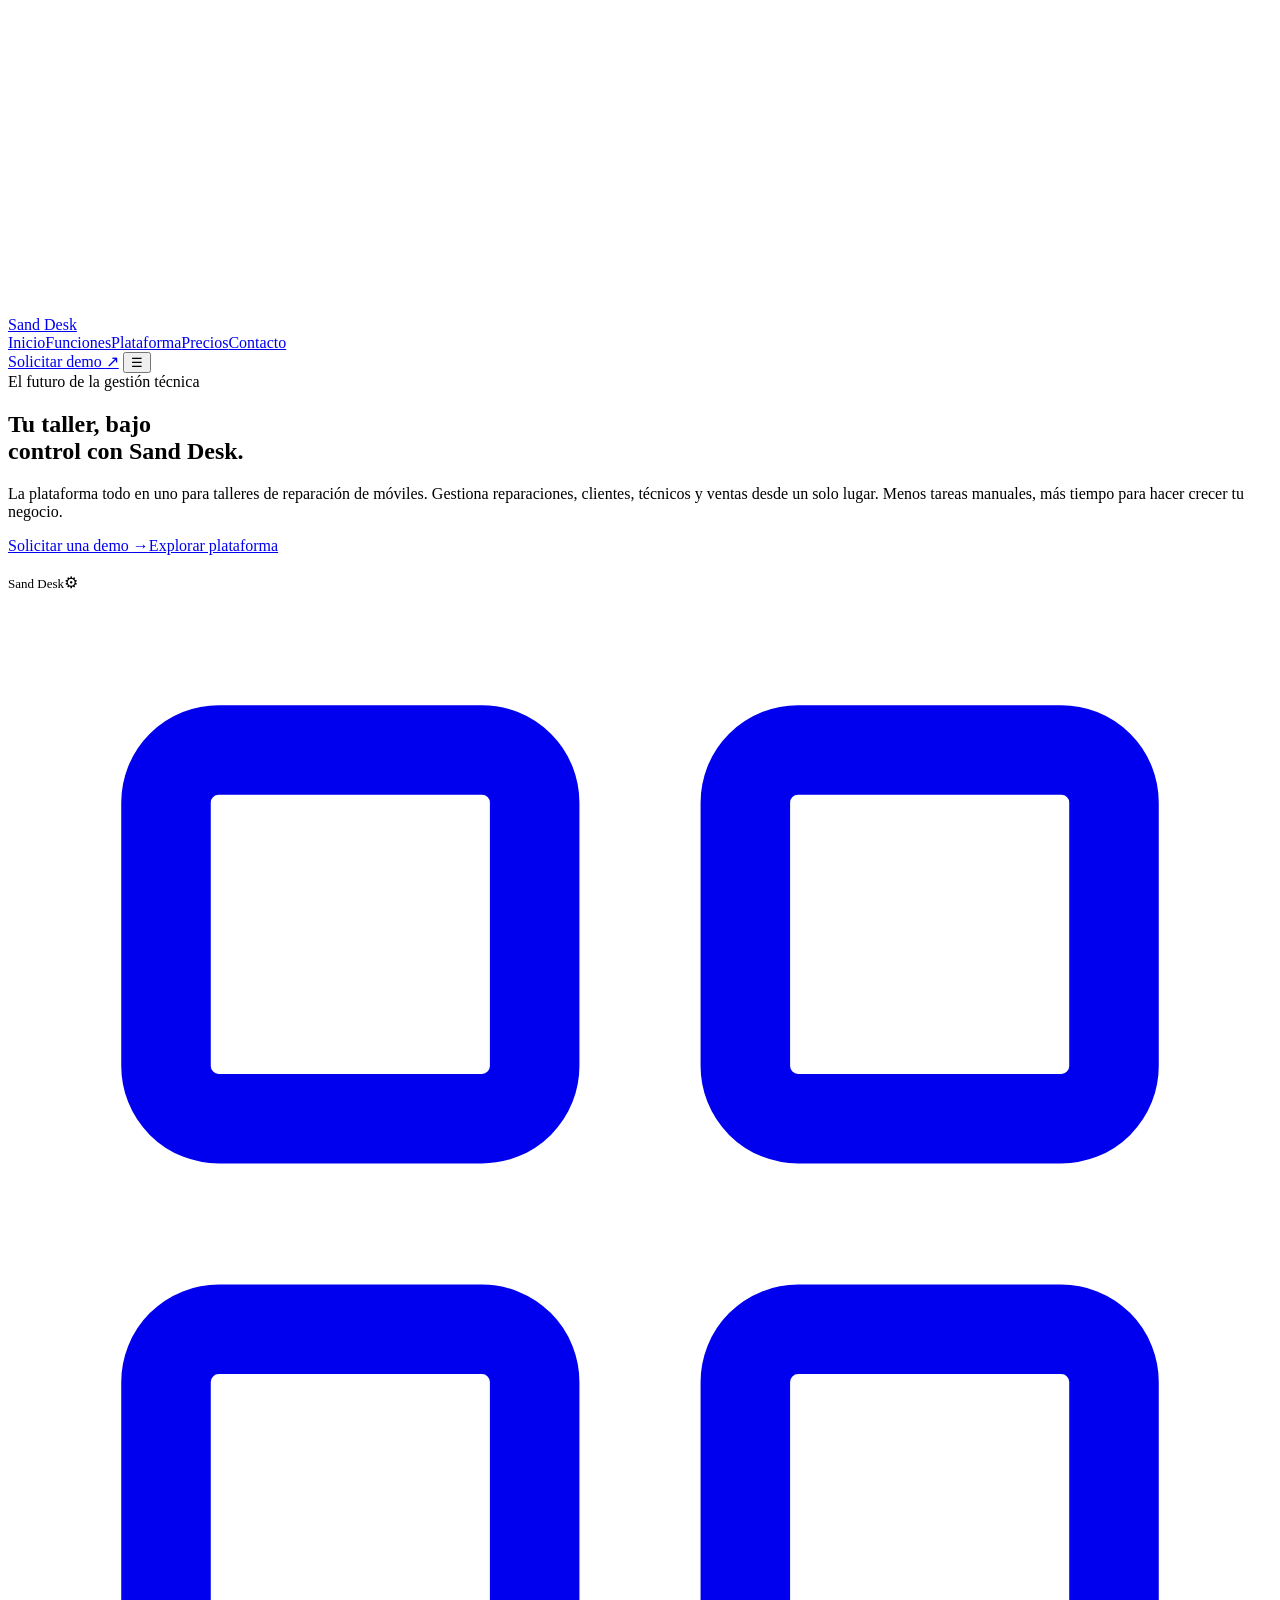
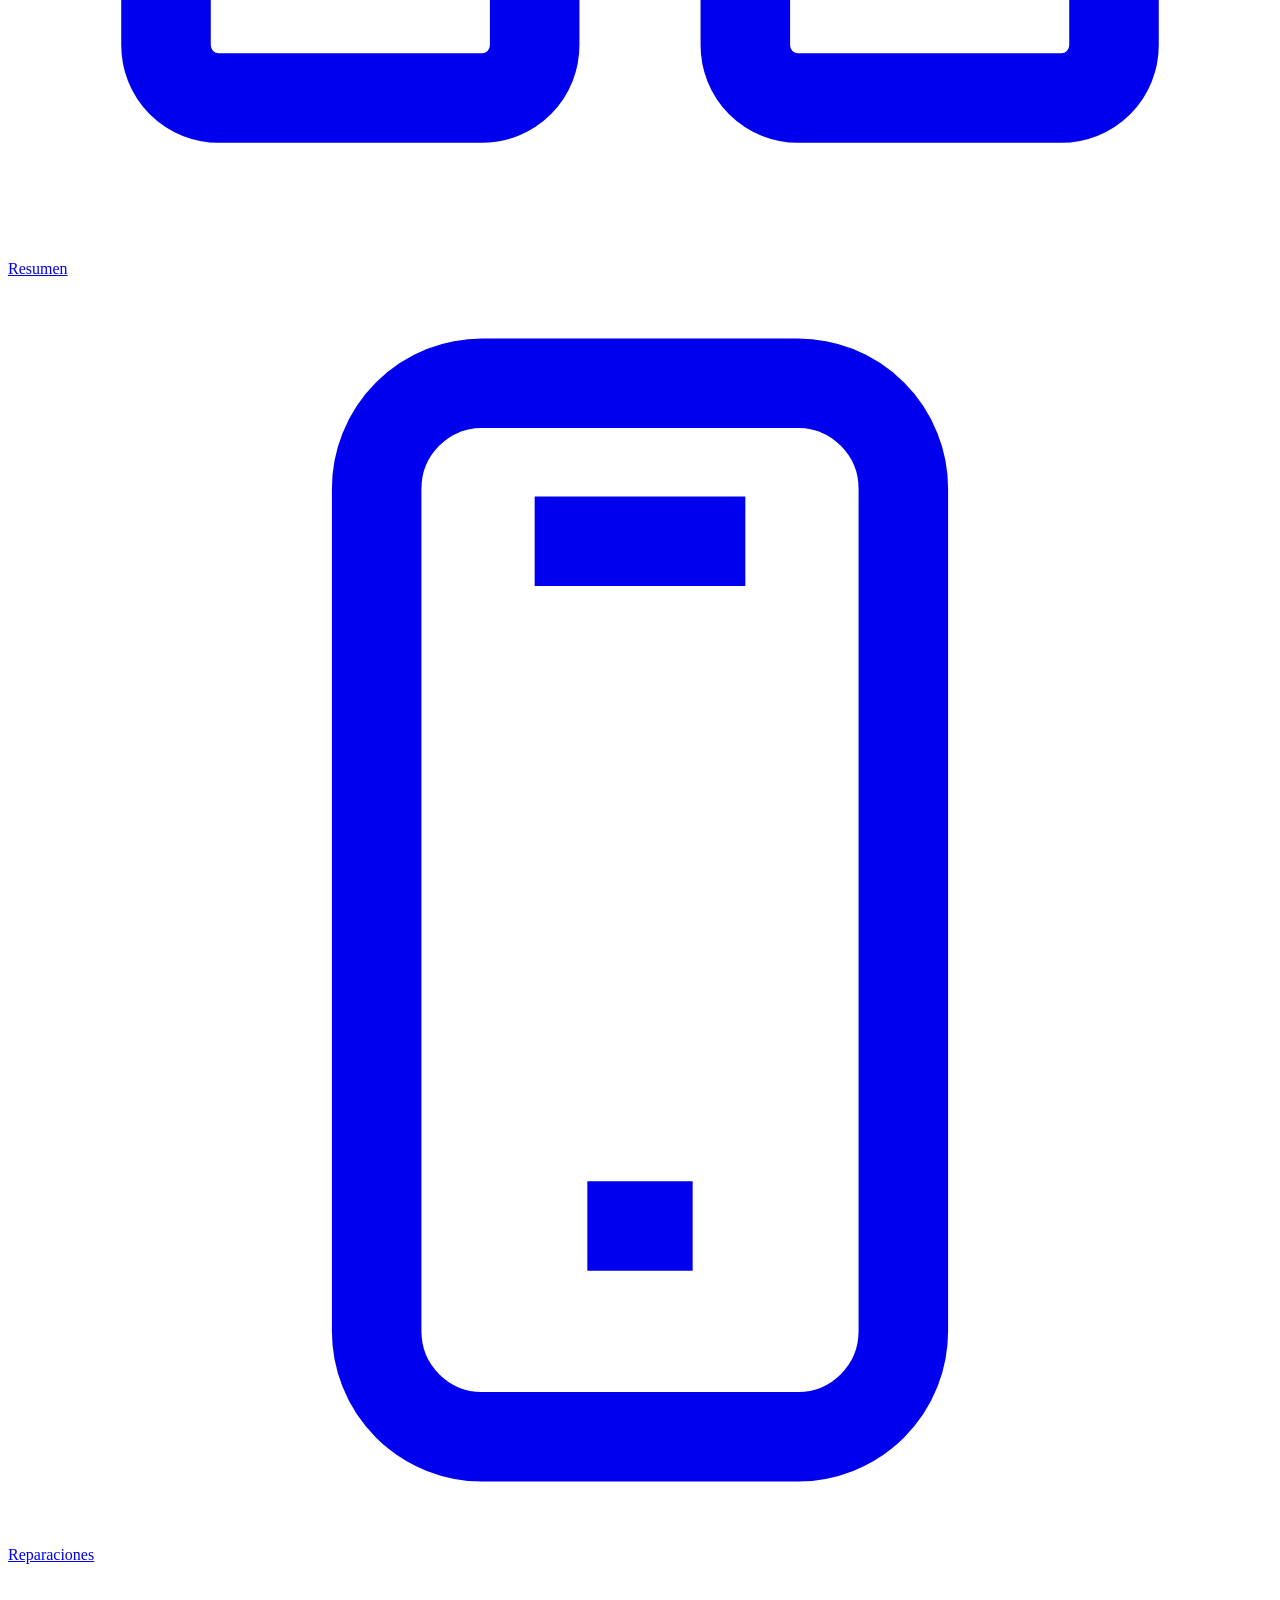
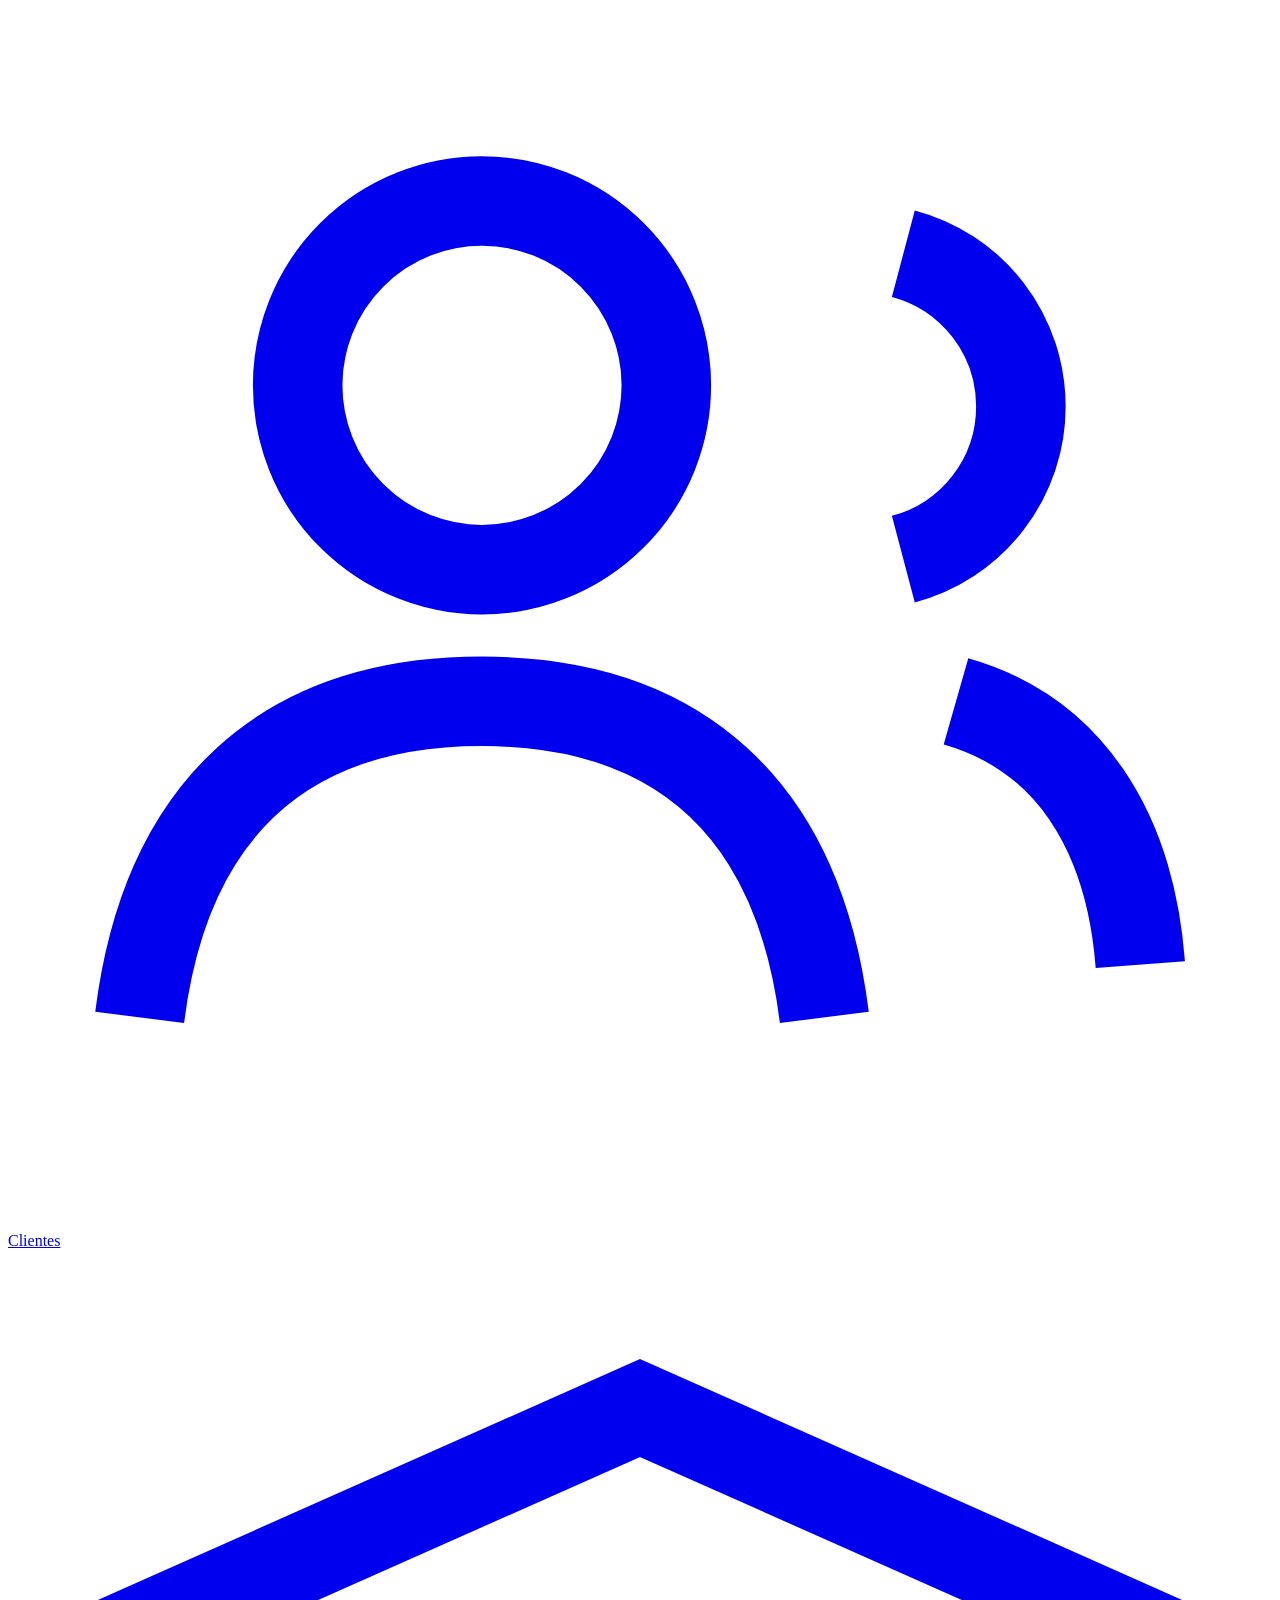
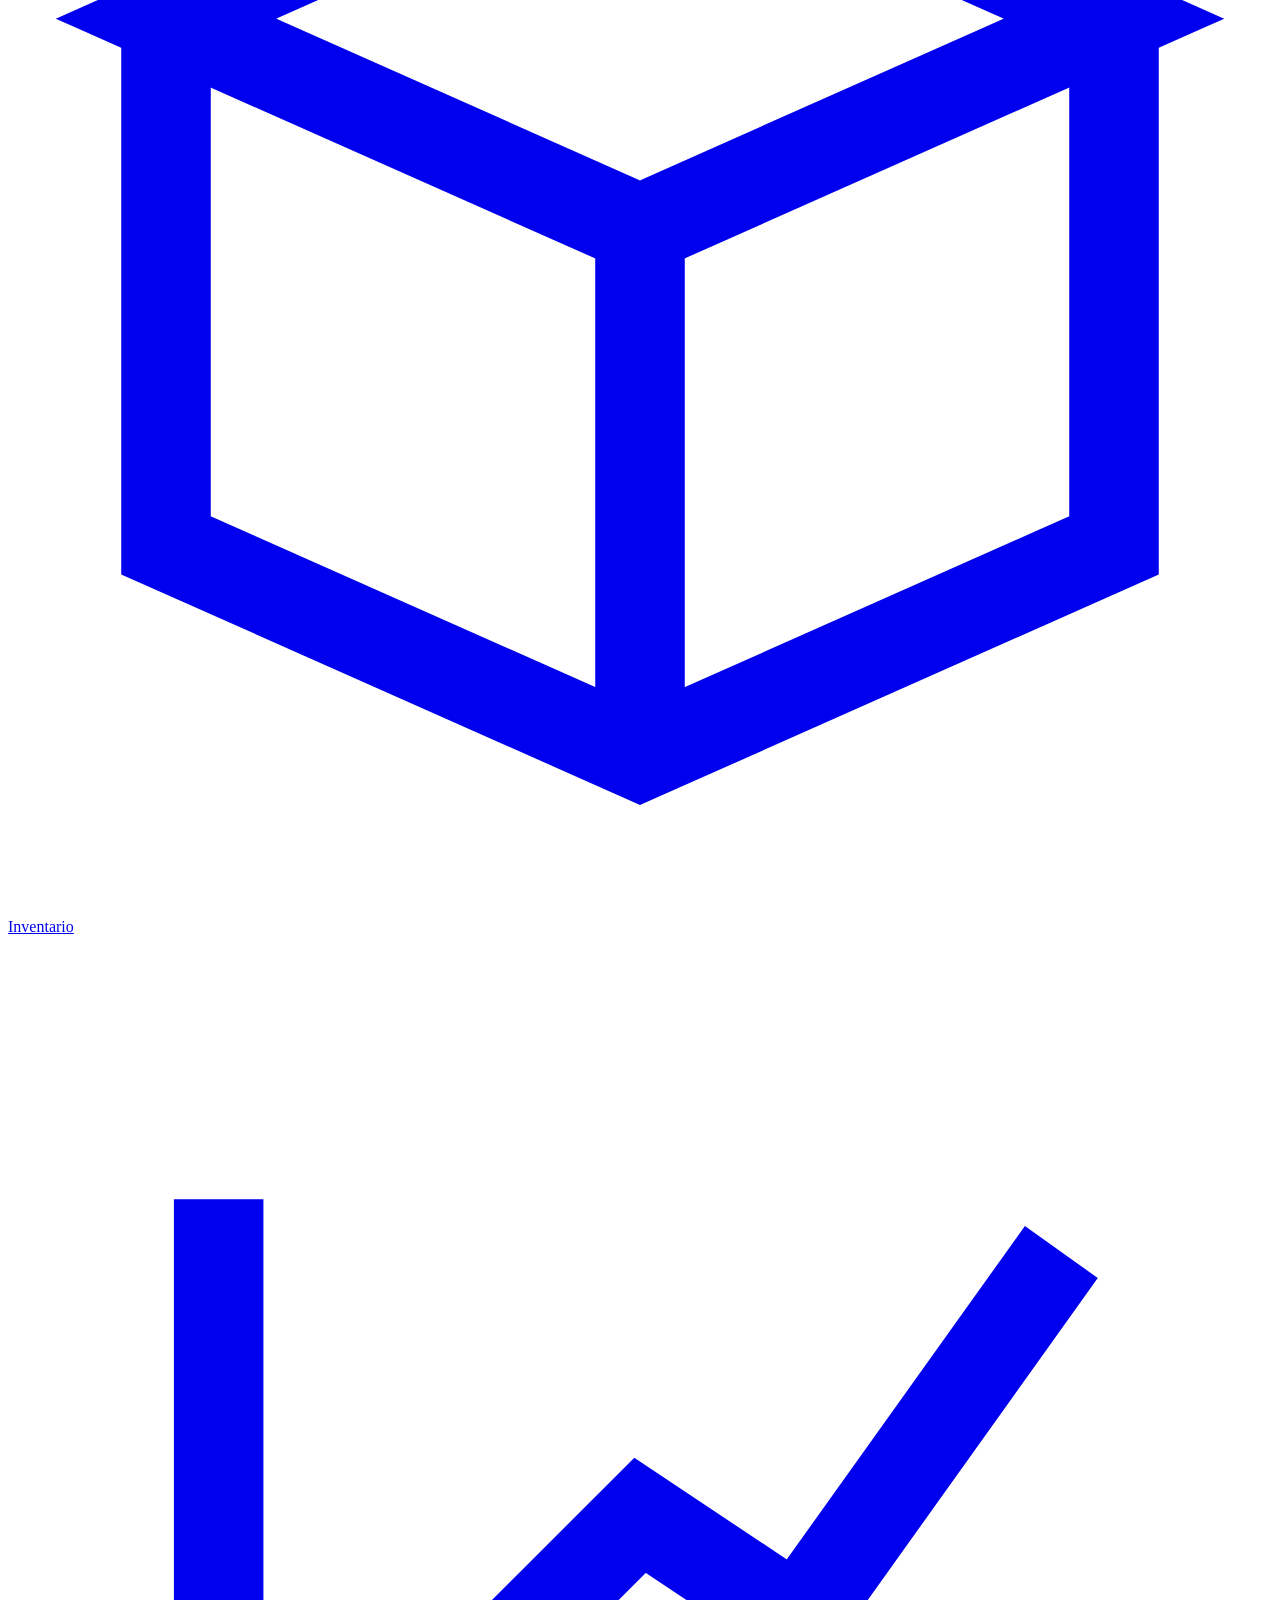
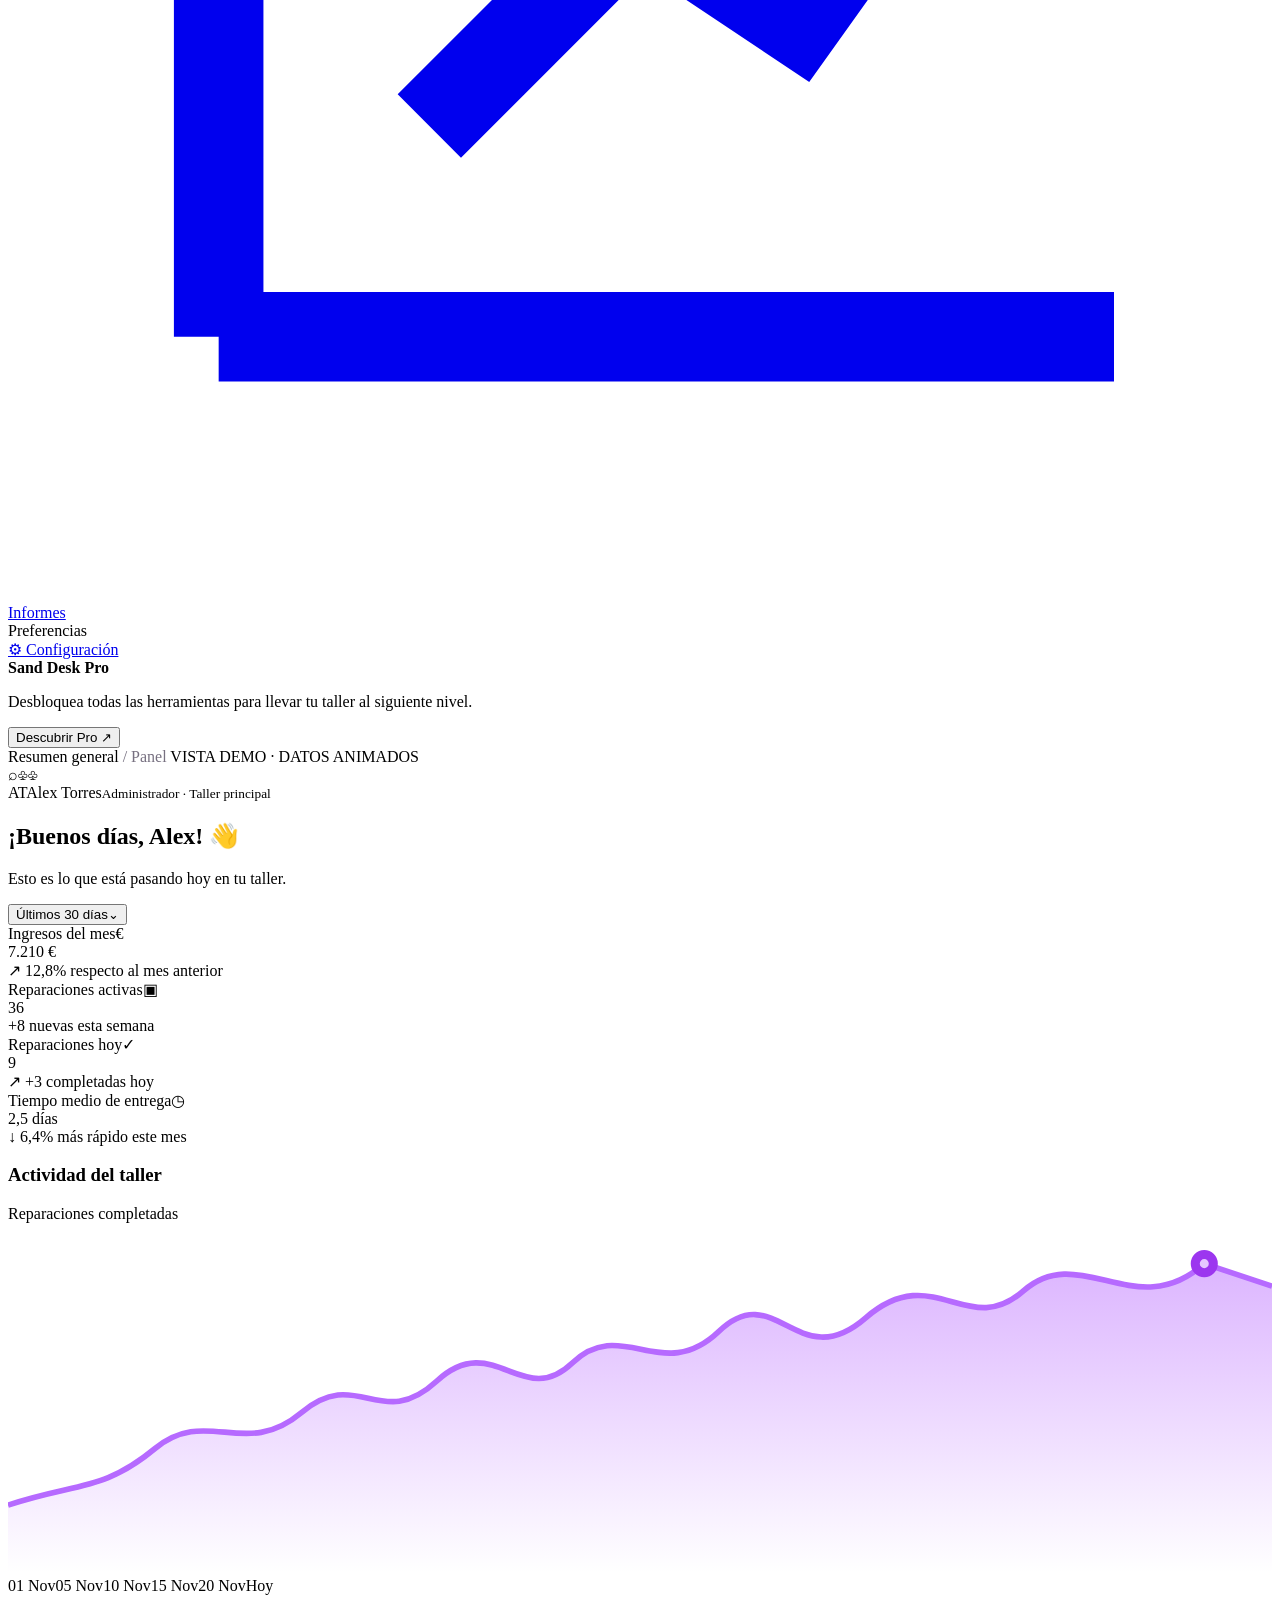
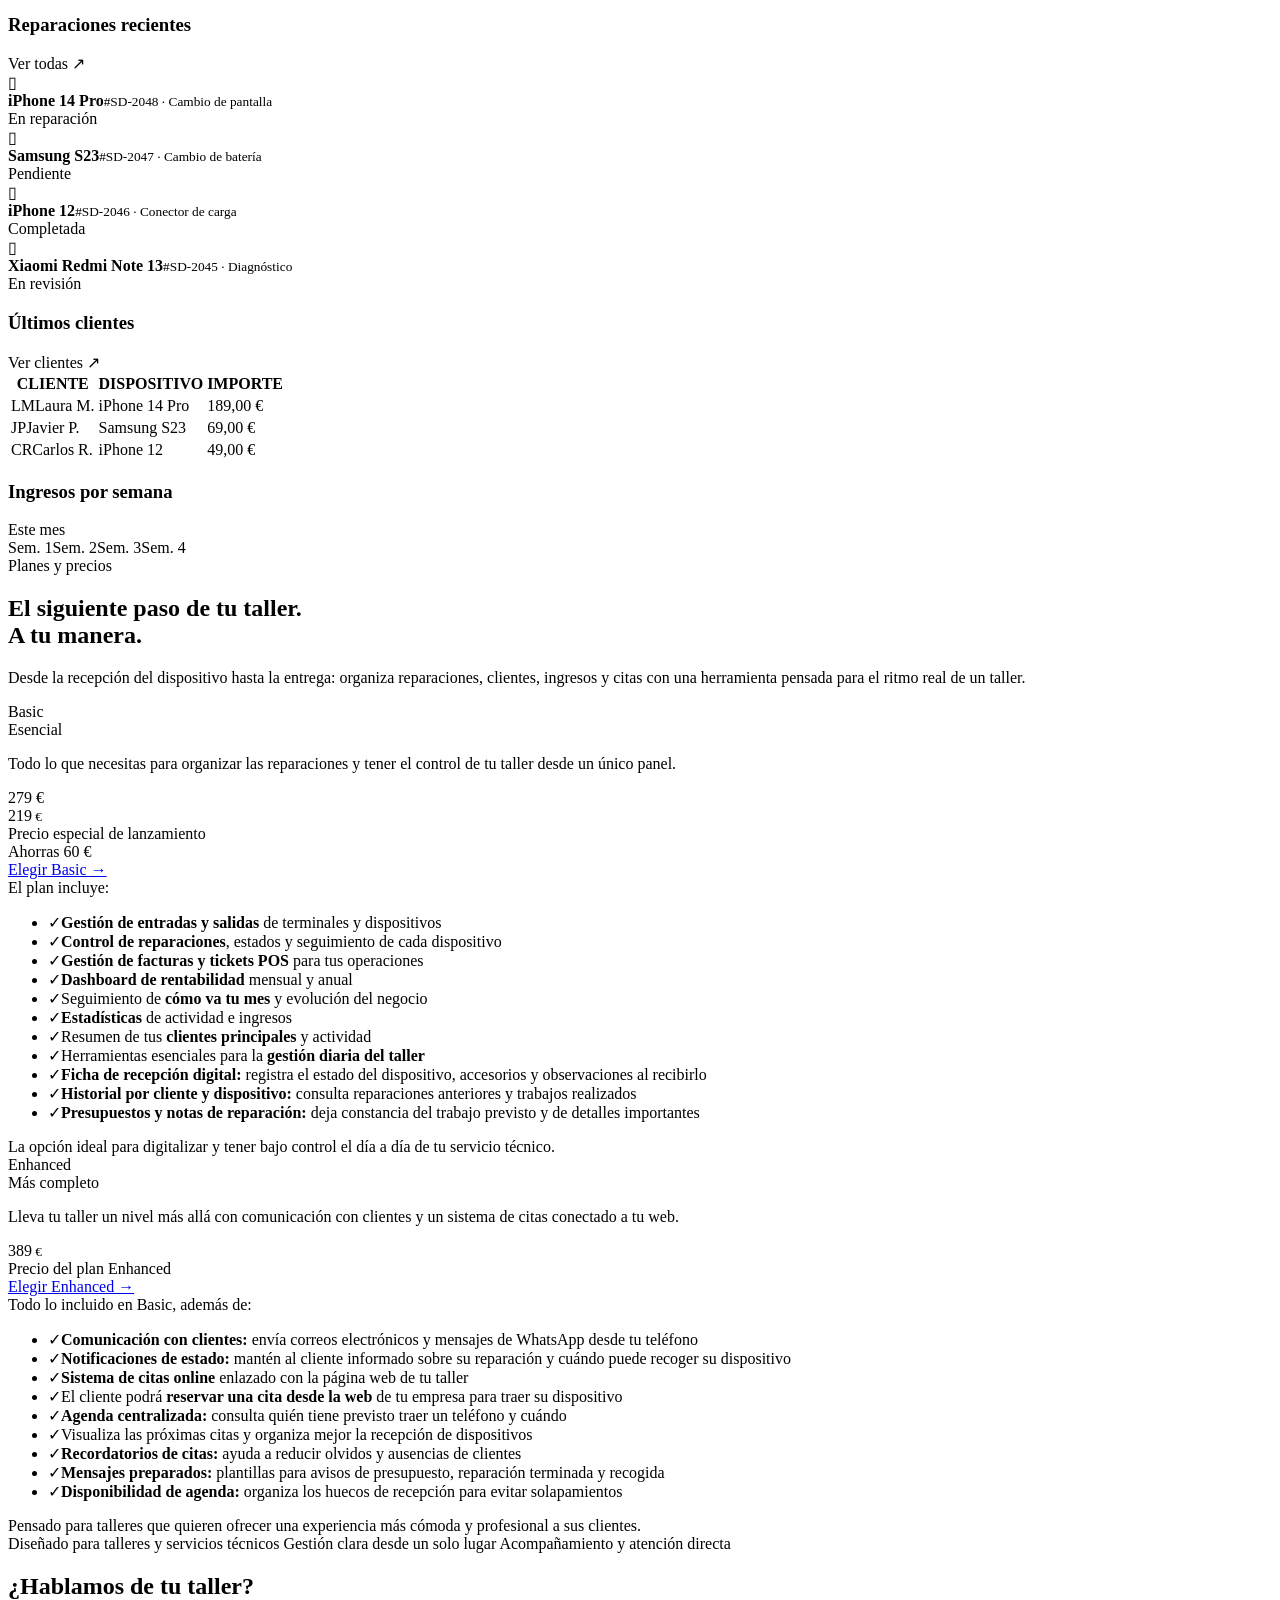
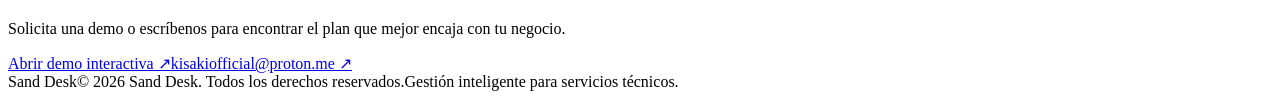
==== index.html @ 2657a10d "Add files via upload" ====
<!DOCTYPE html>
<html lang="es">
<head>
<meta charset="UTF-8" />
<meta name="viewport" content="width=device-width, initial-scale=1.0" />
<meta name="theme-color" content="#050407" />
<meta name="description" content="Sand Desk: gestiona reparaciones, clientes, inventario, tickets y citas desde un solo lugar." />
<link rel="icon" type="image/svg+xml" href="assets/logo-mark.svg" />
<link rel="icon" type="image/svg+xml" href="assets/logo-mark.svg">
<title>Sand Desk — Gestión inteligente para talleres</title>
<link rel="preconnect" href="https://fonts.googleapis.com">
<link rel="preconnect" href="https://fonts.gstatic.com" crossorigin>
<link href="https://fonts.googleapis.com/css2?family=Inter:wght@400;500;600;700;800;900&display=swap" rel="stylesheet">
<link rel="stylesheet" href="css/styles.css">
</head>
<body>
<div class="scene">
  <canvas class="stars" id="stars" data-ambient-stars aria-hidden="true"></canvas>
  <div class="planet-fallback" aria-hidden="true"></div>
  <video class="planet-video" id="planetVideo" autoplay muted loop playsinline preload="auto" aria-hidden="true"><source src="https://d2ol7oe51mr4n9.cloudfront.net/user_38xzZboKViGWJOttwIXH07lWA1P/e859f229-8ebd-43fb-a5a0-58006ba75327.mp4" type="video/mp4"></video>
  <header class="nav shell">
    <a class="brand" href="#inicio" aria-label="Sand Desk inicio"><img class="brand-symbol" src="assets/logo-mark.svg" alt="" /><span class="brand-word">Sand <span class="brand-accent">Desk</span></span></a>
    <nav class="nav-links"><a href="#inicio">Inicio</a><a href="#funciones">Funciones</a><a href="#dashboard">Plataforma</a><a href="#precios">Precios</a><a href="#contacto">Contacto</a></nav>
    <a class="nav-cta" href="demo.html">Solicitar demo <span>↗</span></a>
    <button class="menu-btn" aria-label="Abrir menú" onclick="document.querySelector('.nav-links').classList.toggle('mobile-open')">☰</button>
  </header>
  <main id="inicio">
    <section class="hero shell">
      <div class="eyebrow"><span class="eyebrow-dot"></span> El futuro de la gestión técnica</div>
      <h1>Tu taller, bajo<br>control con <span class="gradient">Sand Desk.</span></h1>
      <p class="lede">La plataforma todo en uno para talleres de reparación de móviles. Gestiona reparaciones, clientes, técnicos y ventas desde un solo lugar. Menos tareas manuales, más tiempo para hacer crecer tu negocio.</p>
      <div class="hero-actions"><a class="primary" href="demo.html">Solicitar una demo <span>→</span></a><a class="secondary" href="#dashboard">Explorar plataforma</a></div>
    </section>
    <section class="dashboard-wrap" id="dashboard" aria-label="Vista previa del panel de Sand Desk">
      <img class="dash-glow" src="https://d2ol7oe51mr4n9.cloudfront.net/user_38xzZboKViGWJOttwIXH07lWA1P/e0e14572-12e1-4c08-b471-a21521844945.png" alt="" />
      <div class="dashboard">
        <aside class="sidebar">
          <div class="side-brand"><span class="brand"><img class="brand-symbol" src="assets/logo-mark.svg" alt="" /><span class="brand-word" style="font-size:13px">Sand <span class="brand-accent">Desk</span></span></span><span class="gear">⚙</span></div>
          <div class="side-menu">
            <a class="side-link active" href="#dashboard"><svg viewBox="0 0 24 24" fill="none" stroke="currentColor" stroke-width="1.7"><rect x="3" y="3" width="7" height="7" rx="1"/><rect x="14" y="3" width="7" height="7" rx="1"/><rect x="14" y="14" width="7" height="7" rx="1"/><rect x="3" y="14" width="7" height="7" rx="1"/></svg>Resumen</a>
            <a class="side-link" href="#reparaciones"><svg viewBox="0 0 24 24" fill="none" stroke="currentColor" stroke-width="1.7"><rect x="7" y="2" width="10" height="20" rx="2"/><path d="M10 5h4M11 18h2"/></svg>Reparaciones</a>
            <a class="side-link" href="#clientes"><svg viewBox="0 0 24 24" fill="none" stroke="currentColor" stroke-width="1.7"><circle cx="9" cy="8" r="3.5"/><path d="M2.5 20c.5-4 2.8-6 6.5-6s6 2 6.5 6M17 5.5a3 3 0 0 1 0 5.8M18 14c2.1.6 3.3 2.4 3.5 5"/></svg>Clientes</a>
            <a class="side-link" href="#inventario"><svg viewBox="0 0 24 24" fill="none" stroke="currentColor" stroke-width="1.7"><path d="m3 7 9-4 9 4-9 4-9-4Z"/><path d="M3 7v10l9 4 9-4V7M12 11v10"/></svg>Inventario</a>
            <a class="side-link" href="#informes"><svg viewBox="0 0 24 24" fill="none" stroke="currentColor" stroke-width="1.7"><path d="M4 19V5m0 14h17M8 15l4-4 3 2 5-7"/></svg>Informes</a>
          </div>
          <div class="side-label">Preferencias</div><a class="side-link" href="#contacto">⚙ <span>Configuración</span></a>
          <div class="pro-card"><strong>Sand Desk Pro</strong><p>Desbloquea todas las herramientas para llevar tu taller al siguiente nivel.</p><button class="upgrade">Descubrir Pro ↗</button></div>
        </aside>
        <div class="main">
          <div class="topbar"><div class="crumb">Resumen general <span style="color:#777080;font-weight:400">/ Panel</span><span class="demo-live"><i></i> VISTA DEMO · DATOS ANIMADOS</span></div><div class="top-actions"><span class="top-icon">⌕</span><span class="top-icon">♧</span><span class="top-icon">♧</span><div class="user"><span class="avatar">AT</span><span>Alex Torres<small>Administrador · Taller principal</small></span></div></div></div>
          <div class="dash-heading"><div><h2>¡Buenos días, Alex! 👋</h2><p>Esto es lo que está pasando hoy en tu taller.</p></div><button class="period">Últimos 30 días⌄</button></div>
          <div class="stats">
            <div class="stat"><div class="stat-top"><span>Ingresos del mes</span><span class="stat-icon">€</span></div><div class="stat-value revenue-counter" data-counter data-value="8420" data-start="7210" data-format="currency" aria-label="8.420 euros">7.210 €</div><div class="stat-foot"><span class="positive">↗ 12,8%</span> respecto al mes anterior</div></div>
            <div class="stat"><div class="stat-top"><span>Reparaciones activas</span><span class="stat-icon">▣</span></div><div class="stat-value" data-counter data-value="48" data-start="36" data-format="integer" aria-label="48 reparaciones activas">36</div><div class="stat-foot"><span class="positive">+8</span> nuevas esta semana</div></div>
            <div class="stat"><div class="stat-top"><span>Reparaciones hoy</span><span class="stat-icon">✓</span></div><div class="stat-value" data-counter data-value="17" data-start="9" data-format="integer" aria-label="17 reparaciones hoy">9</div><div class="stat-foot"><span class="positive">↗ +3</span> completadas hoy</div></div>
            <div class="stat"><div class="stat-top"><span>Tiempo medio de entrega</span><span class="stat-icon">◷</span></div><div class="stat-value" data-counter data-value="1.8" data-start="2.5" data-format="days" aria-label="1,8 días">2,5 días</div><div class="stat-foot"><span class="positive">↓ 6,4%</span> más rápido este mes</div></div>
          </div>
          <div class="content-grid">
            <div class="panel"><div class="panel-head"><h3>Actividad del taller</h3><span>Reparaciones completadas</span></div><div class="chart-area"><svg viewBox="0 0 560 155" preserveAspectRatio="none"><defs><linearGradient id="area" x1="0" x2="0" y1="0" y2="1"><stop offset="0" stop-color="#a33cff" stop-opacity=".38"/><stop offset="1" stop-color="#a33cff" stop-opacity="0"/></linearGradient></defs><g stroke="#ffffff" stroke-opacity=".07" stroke-dasharray="3 5"><path d="M0 25H560M0 65H560M0 105H560M0 145H560"/></g><path class="chart-fill" d="M0 125 C30 115 42 119 65 100 S105 105 130 84 S165 93 190 70 S228 83 250 62 S290 72 315 48 S350 68 380 42 S425 52 450 30 S500 45 530 18 L560 28 V155 H0Z" fill="url(#area)"/><path class="chart-line" d="M0 125 C30 115 42 119 65 100 S105 105 130 84 S165 93 190 70 S228 83 250 62 S290 72 315 48 S350 68 380 42 S425 52 450 30 S500 45 530 18 L560 28" fill="none" stroke="#b66aff" stroke-width="2.5"/><circle cx="530" cy="18" r="4" fill="#e5c7ff" stroke="#9c36ef" stroke-width="4"/></svg></div><div class="chart-labels"><span>01 Nov</span><span>05 Nov</span><span>10 Nov</span><span>15 Nov</span><span>20 Nov</span><span>Hoy</span></div></div>
            <div class="panel" id="reparaciones"><div class="panel-head"><h3>Reparaciones recientes</h3><span>Ver todas ↗</span></div><div class="repair-list">
              <div class="repair-row"><span class="device-icon">▯</span><div class="repair-info"><strong>iPhone 14 Pro</strong><small>#SD-2048 · Cambio de pantalla</small></div><span class="status work">En reparación</span></div>
              <div class="repair-row"><span class="device-icon">▯</span><div class="repair-info"><strong>Samsung S23</strong><small>#SD-2047 · Cambio de batería</small></div><span class="status wait">Pendiente</span></div>
              <div class="repair-row"><span class="device-icon">▯</span><div class="repair-info"><strong>iPhone 12</strong><small>#SD-2046 · Conector de carga</small></div><span class="status done">Completada</span></div>
              <div class="repair-row"><span class="device-icon">▯</span><div class="repair-info"><strong>Xiaomi Redmi Note 13</strong><small>#SD-2045 · Diagnóstico</small></div><span class="status work">En revisión</span></div>
            </div></div>
          </div>
          <div class="bottom-grid">
            <div class="panel" id="clientes"><div class="panel-head"><h3>Últimos clientes</h3><span>Ver clientes ↗</span></div><table class="table"><thead><tr><th>CLIENTE</th><th>DISPOSITIVO</th><th>IMPORTE</th></tr></thead><tbody>
              <tr><td><span class="customer"><span class="customer-avatar">LM</span>Laura M.</span></td><td>iPhone 14 Pro</td><td class="amount">189,00 €</td></tr>
              <tr><td><span class="customer"><span class="customer-avatar">JP</span>Javier P.</span></td><td>Samsung S23</td><td class="amount">69,00 €</td></tr>
              <tr><td><span class="customer"><span class="customer-avatar">CR</span>Carlos R.</span></td><td>iPhone 12</td><td class="amount">49,00 €</td></tr>
            </tbody></table></div>
            <div class="panel" id="informes"><div class="panel-head"><h3>Ingresos por semana</h3><span>Este mes</span></div><div class="mini-bars"><div class="bar" style="height:44%"></div><div class="bar" style="height:62%"></div><div class="bar" style="height:52%"></div><div class="bar" style="height:85%"></div><div class="bar" style="height:70%"></div><div class="bar" style="height:100%"></div><div class="bar" style="height:78%"></div><div class="bar" style="height:91%"></div></div><div class="bars-label"><span>Sem. 1</span><span>Sem. 2</span><span>Sem. 3</span><span>Sem. 4</span></div></div>
          </div>
        </div>
      </div>
    </section>

    <section class="pricing-section shell" id="precios">
      <div class="section-heading">
        <div class="eyebrow"><span class="eyebrow-dot"></span> Planes y precios</div>
        <h2>El siguiente paso de tu taller.<br><span class="gradient">A tu manera.</span></h2>
        <p>Desde la recepción del dispositivo hasta la entrega: organiza reparaciones, clientes, ingresos y citas con una herramienta pensada para el ritmo real de un taller.</p>
      </div>
      <div class="pricing-grid">
        <article class="price-card">
          <div class="price-particles" aria-hidden="true">
            <span class="ambient-glow"></span>
            <span class="spark"></span><span class="spark"></span><span class="spark"></span><span class="spark"></span>
            <span class="spark"></span><span class="spark"></span><span class="spark"></span><span class="spark"></span>
            <span class="comet"></span><span class="comet second"></span><span class="comet third"></span>
          </div>
          <div class="price-top"><div class="price-name">Basic</div><div class="price-tag">Esencial</div></div>
          <p class="price-desc">Todo lo que necesitas para organizar las reparaciones y tener el control de tu taller desde un único panel.</p>
          <div class="price-amount"><span class="old-price">279 €</span><div class="new-price">219<small> €</small></div></div>
          <div class="price-caption">Precio especial de lanzamiento</div><div class="saving">Ahorras 60 €</div>
          <a class="price-action" href="demo.html?plan=Basic">Elegir Basic →</a>
          <div class="feature-list-title">El plan incluye:</div>
          <ul class="price-features">
            <li><span class="price-check">✓</span><span><strong>Gestión de entradas y salidas</strong> de terminales y dispositivos</span></li>
            <li><span class="price-check">✓</span><span><strong>Control de reparaciones</strong>, estados y seguimiento de cada dispositivo</span></li>
            <li><span class="price-check">✓</span><span><strong>Gestión de facturas y tickets POS</strong> para tus operaciones</span></li>
            <li><span class="price-check">✓</span><span><strong>Dashboard de rentabilidad</strong> mensual y anual</span></li>
            <li><span class="price-check">✓</span><span>Seguimiento de <strong>cómo va tu mes</strong> y evolución del negocio</span></li>
            <li><span class="price-check">✓</span><span><strong>Estadísticas</strong> de actividad e ingresos</span></li>
            <li><span class="price-check">✓</span><span>Resumen de tus <strong>clientes principales</strong> y actividad</span></li>
            <li><span class="price-check">✓</span><span>Herramientas esenciales para la <strong>gestión diaria del taller</strong></span></li>
            <li><span class="price-check">✓</span><span><strong>Ficha de recepción digital:</strong> registra el estado del dispositivo, accesorios y observaciones al recibirlo</span></li>
            <li><span class="price-check">✓</span><span><strong>Historial por cliente y dispositivo:</strong> consulta reparaciones anteriores y trabajos realizados</span></li>
            <li><span class="price-check">✓</span><span><strong>Presupuestos y notas de reparación:</strong> deja constancia del trabajo previsto y de detalles importantes</span></li>
          </ul>
          <div class="price-divider"></div><div class="price-footnote">La opción ideal para digitalizar y tener bajo control el día a día de tu servicio técnico.</div>
        </article>
        <article class="price-card featured">
          <div class="price-particles" aria-hidden="true">
            <span class="ambient-glow"></span>
            <span class="spark"></span><span class="spark"></span><span class="spark"></span><span class="spark"></span>
            <span class="spark"></span><span class="spark"></span><span class="spark"></span><span class="spark"></span>
            <span class="comet"></span><span class="comet second"></span><span class="comet third"></span>
          </div>
          <div class="price-top"><div class="price-name">Enhanced</div><div class="price-tag">Más completo</div></div>
          <p class="price-desc">Lleva tu taller un nivel más allá con comunicación con clientes y un sistema de citas conectado a tu web.</p>
          <div class="price-amount"><div class="new-price">389<small> €</small></div></div>
          <div class="price-caption">Precio del plan Enhanced</div>
          <a class="price-action" href="demo.html?plan=Enhanced">Elegir Enhanced →</a>
          <div class="feature-list-title">Todo lo incluido en Basic, además de:</div>
          <ul class="price-features">
            <li><span class="price-check">✓</span><span><strong>Comunicación con clientes:</strong> envía correos electrónicos y mensajes de WhatsApp desde tu teléfono</span></li>
            <li><span class="price-check">✓</span><span><strong>Notificaciones de estado:</strong> mantén al cliente informado sobre su reparación y cuándo puede recoger su dispositivo</span></li>
            <li><span class="price-check">✓</span><span><strong>Sistema de citas online</strong> enlazado con la página web de tu taller</span></li>
            <li><span class="price-check">✓</span><span>El cliente podrá <strong>reservar una cita desde la web</strong> de tu empresa para traer su dispositivo</span></li>
            <li><span class="price-check">✓</span><span><strong>Agenda centralizada:</strong> consulta quién tiene previsto traer un teléfono y cuándo</span></li>
            <li><span class="price-check">✓</span><span>Visualiza las próximas citas y organiza mejor la recepción de dispositivos</span></li>
            <li><span class="price-check">✓</span><span><strong>Recordatorios de citas:</strong> ayuda a reducir olvidos y ausencias de clientes</span></li>
            <li><span class="price-check">✓</span><span><strong>Mensajes preparados:</strong> plantillas para avisos de presupuesto, reparación terminada y recogida</span></li>
            <li><span class="price-check">✓</span><span><strong>Disponibilidad de agenda:</strong> organiza los huecos de recepción para evitar solapamientos</span></li>
          </ul>
          <div class="price-divider"></div><div class="price-footnote">Pensado para talleres que quieren ofrecer una experiencia más cómoda y profesional a sus clientes.</div>
        </article>
      </div>
      <div class="pricing-assurance" aria-label="Ventajas de Sand Desk">
        <span><i></i> Diseñado para talleres y servicios técnicos</span>
        <span><i></i> Gestión clara desde un solo lugar</span>
        <span><i></i> Acompañamiento y atención directa</span>
      </div>
    </section>

    <section class="contact-section shell" id="contacto">
      <div><h2>¿Hablamos de tu taller?</h2><p>Solicita una demo o escríbenos para encontrar el plan que mejor encaja con tu negocio.</p></div>
      <div class="contact-actions"><a href="demo.html" class="contact-demo">Abrir demo interactiva ↗</a><a href="mailto:kisakiofficial@proton.me">kisakiofficial@proton.me ↗</a></div>
    </section>
  </main>
  <footer class="site-footer"><div class="shell footer-inner"><span class="footer-brand"><img src="assets/logo-mark.svg" alt="" />Sand <span class="brand-accent">Desk</span></span><span>© 2026 Sand Desk. Todos los derechos reservados.</span><span>Gestión inteligente para servicios técnicos.</span></div></footer>
</div>
<script src="js/ambient.js" defer></script>
<script src="js/landing.js" defer></script>
</body>
</html>
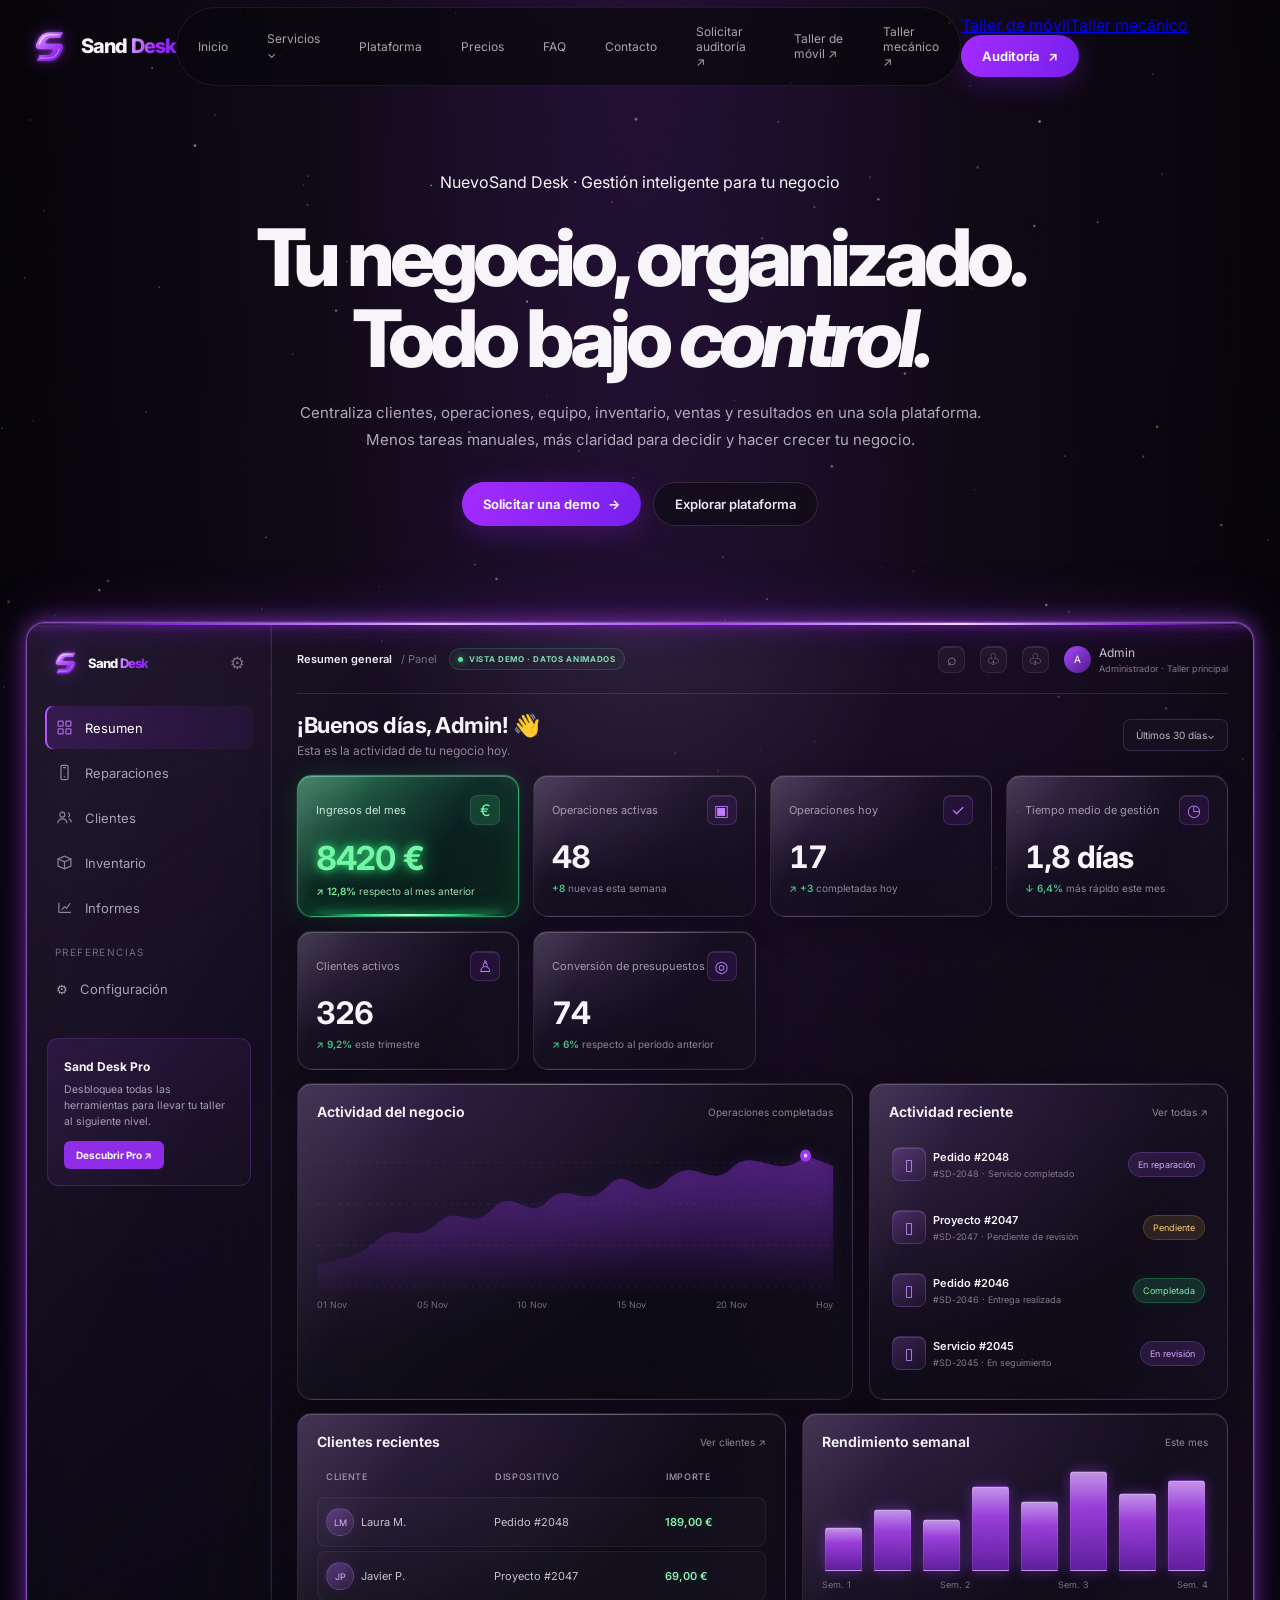
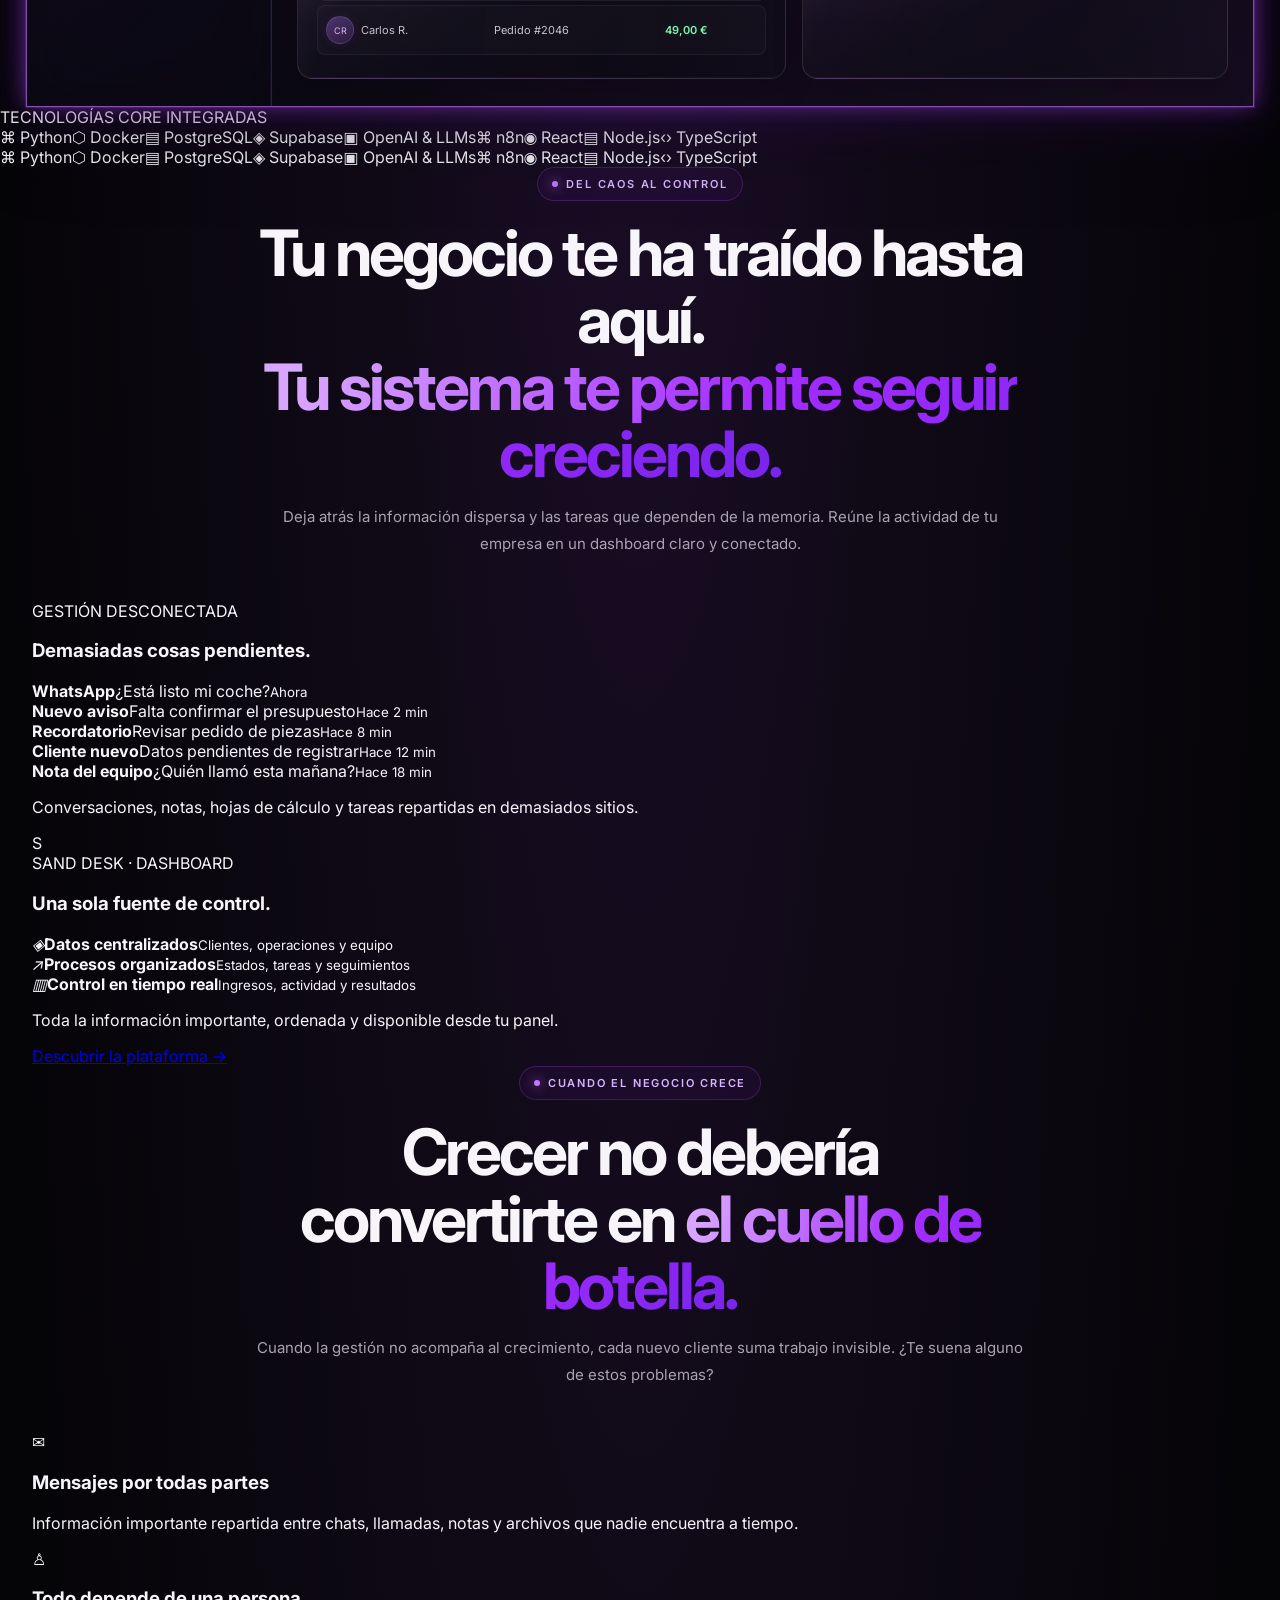
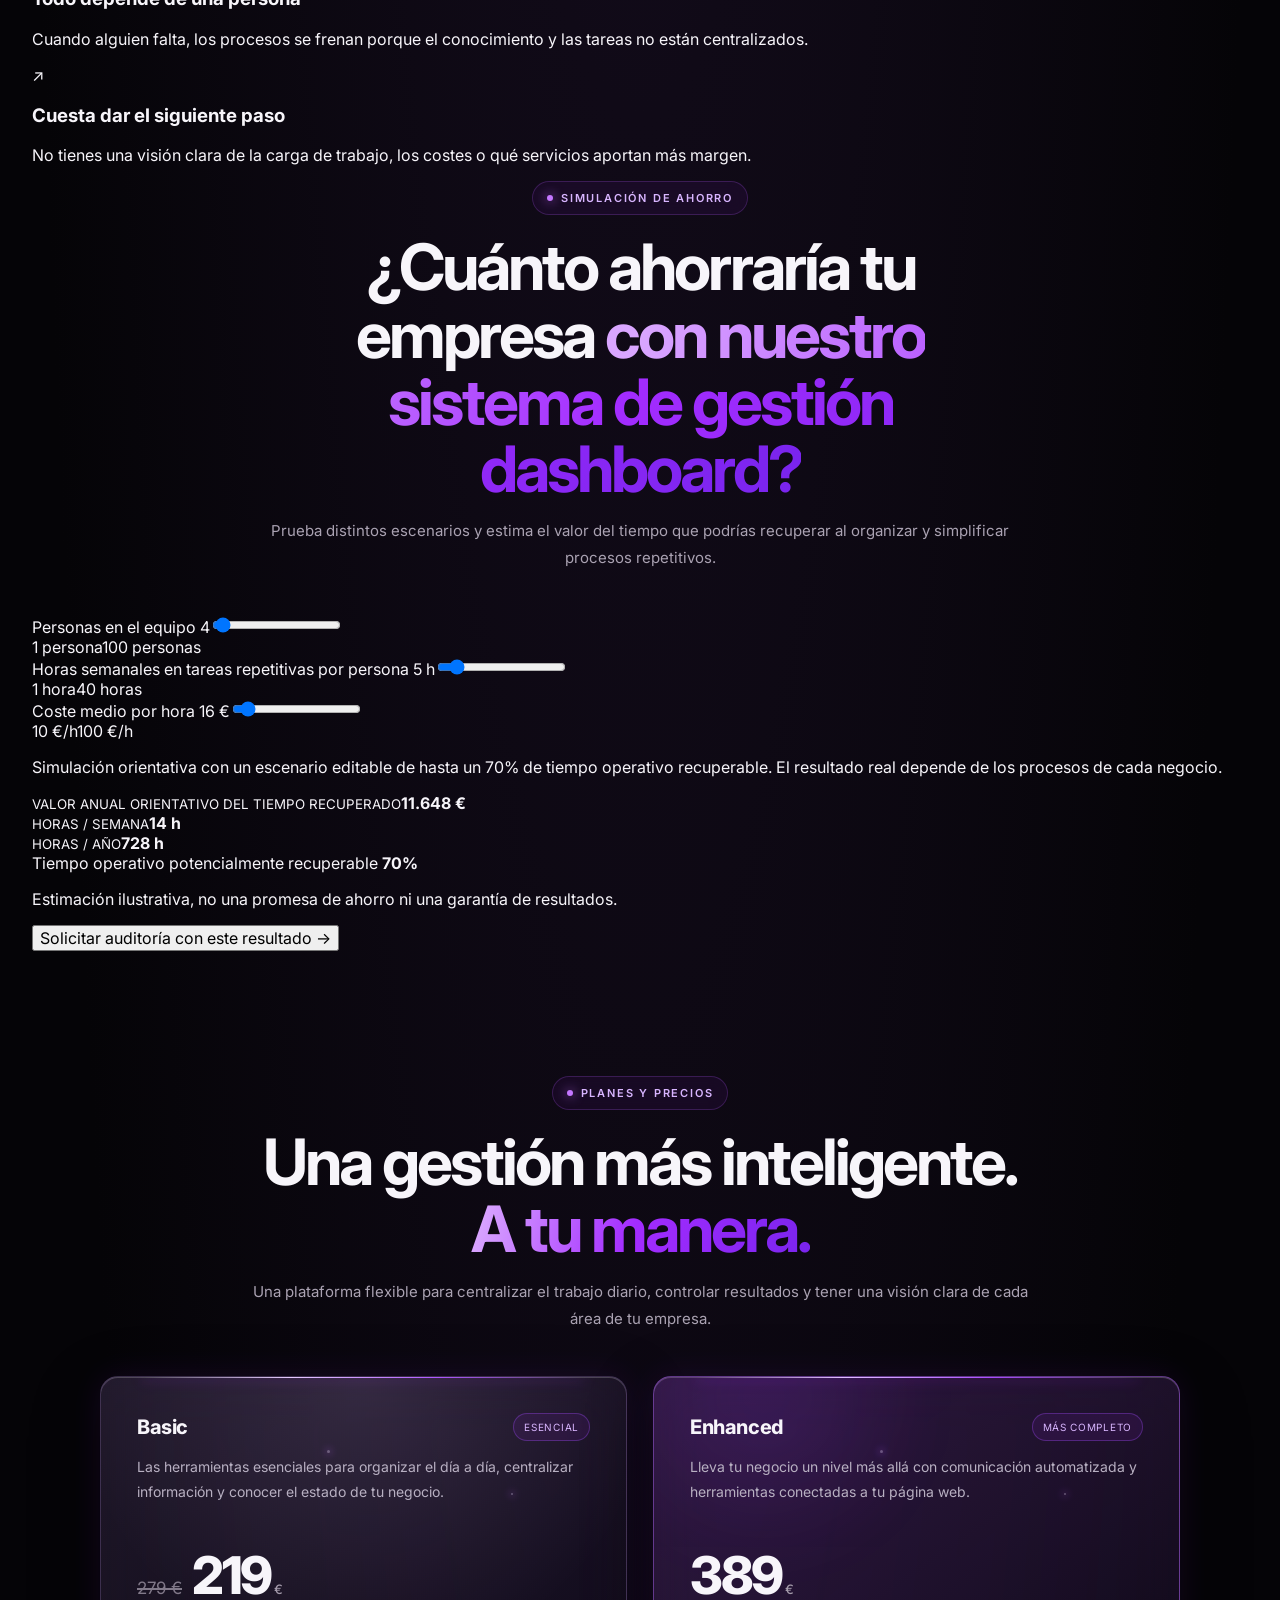
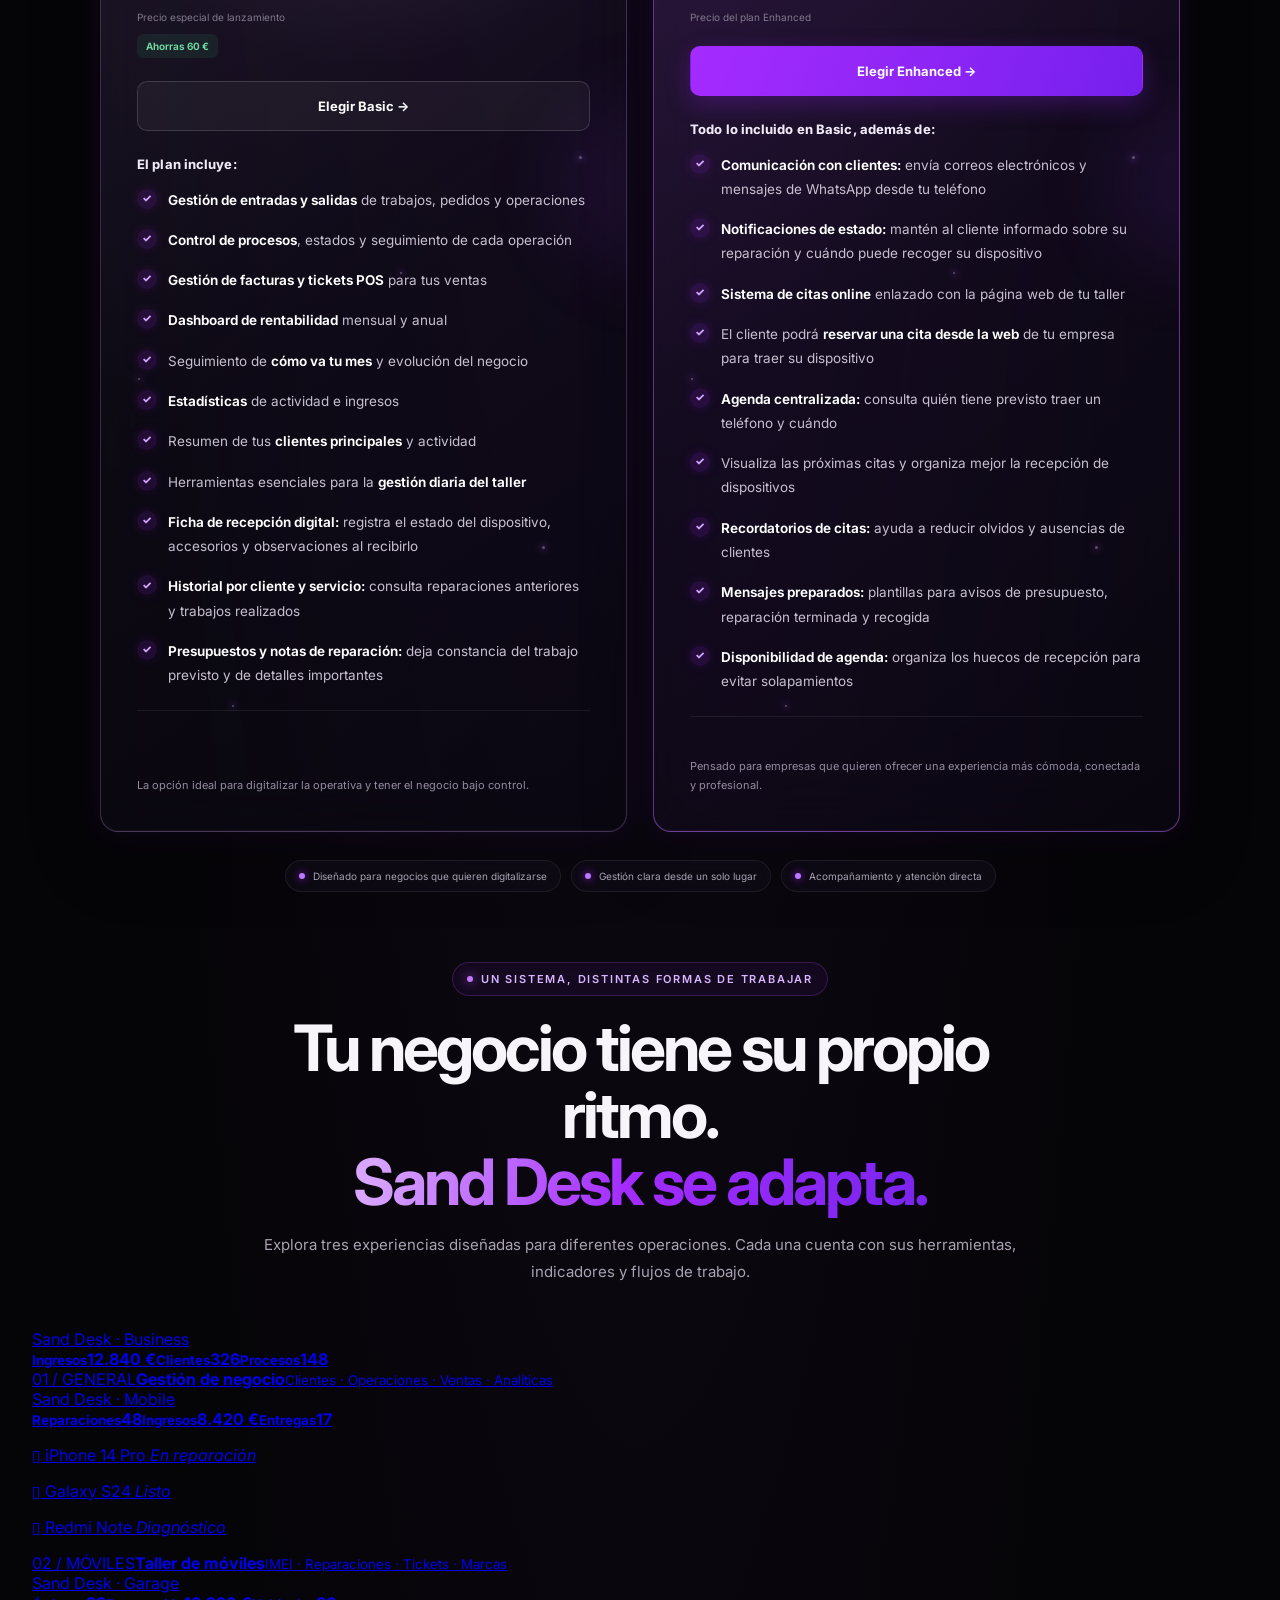
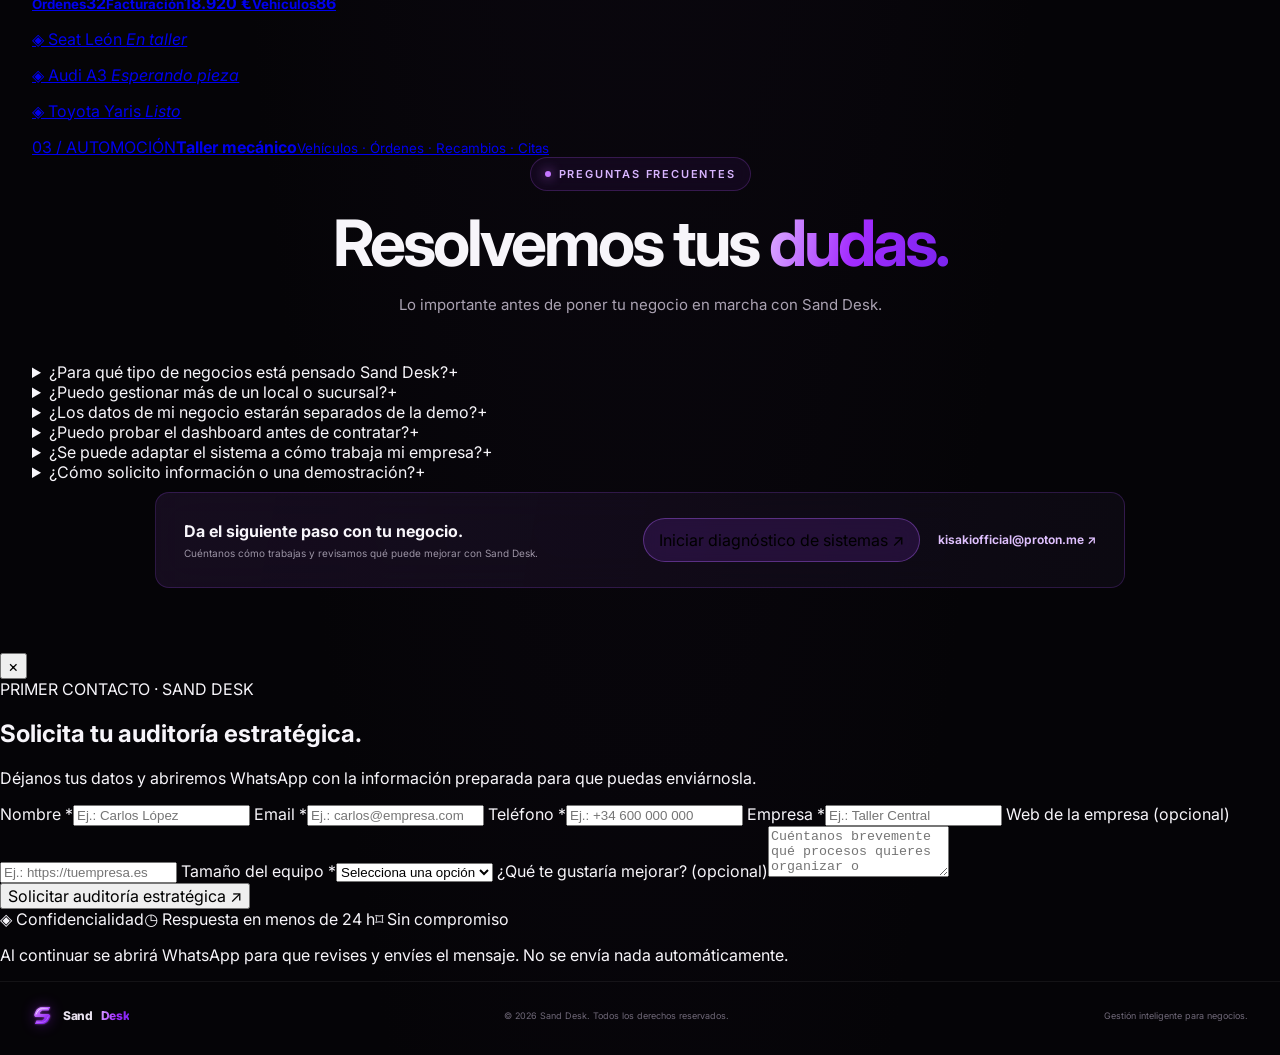
==== commit 04d91b10: "Add files via upload" ====
--- a/index.html
+++ b/index.html
@@ -4,35 +4,36 @@
 <meta charset="UTF-8" />
 <meta name="viewport" content="width=device-width, initial-scale=1.0" />
 <meta name="theme-color" content="#050407" />
-<meta name="description" content="Sand Desk: gestiona reparaciones, clientes, inventario, tickets y citas desde un solo lugar." />
+<meta name="description" content="Sand Desk: digitaliza tu negocio y gestiona clientes, operaciones, equipo, ventas y resultados desde un solo sistema." />
 <link rel="icon" type="image/svg+xml" href="assets/logo-mark.svg" />
 <link rel="icon" type="image/svg+xml" href="assets/logo-mark.svg">
-<title>Sand Desk — Gestión inteligente para talleres</title>
+<title>Sand Desk — El sistema de gestión de tu negocio</title>
 <link rel="preconnect" href="https://fonts.googleapis.com">
 <link rel="preconnect" href="https://fonts.gstatic.com" crossorigin>
-<link href="https://fonts.googleapis.com/css2?family=Inter:wght@400;500;600;700;800;900&display=swap" rel="stylesheet">
-<link rel="stylesheet" href="css/styles.css">
+<link href="https://fonts.googleapis.com/css2?family=Manrope:wght@400;500;600;700;800&family=Cabin:wght@400;500;600;700&family=Instrument+Serif:ital@0;1&family=Inter:wght@400;500;600;700;800;900&display=swap" rel="stylesheet">
+<link rel="stylesheet" href="css/styles.css"><link rel="stylesheet" href="css/expansion.css"><link rel="stylesheet" href="css/main-hero.css"><link rel="stylesheet" href="css/main-atmosphere.css"><link rel="stylesheet" href="css/landing-conversion.css">
 </head>
-<body>
+<body class="home-page">
 <div class="scene">
-  <canvas class="stars" id="stars" data-ambient-stars aria-hidden="true"></canvas>
-  <div class="planet-fallback" aria-hidden="true"></div>
-  <video class="planet-video" id="planetVideo" autoplay muted loop playsinline preload="auto" aria-hidden="true"><source src="https://d2ol7oe51mr4n9.cloudfront.net/user_38xzZboKViGWJOttwIXH07lWA1P/e859f229-8ebd-43fb-a5a0-58006ba75327.mp4" type="video/mp4"></video>
-  <header class="nav shell">
+  <canvas class="stars" data-ambient-stars aria-hidden="true"></canvas>
+  <video class="planet-video main-hero-video" id="planetVideo" autoplay muted loop playsinline preload="auto" aria-hidden="true"><source src="https://d8j0ntlcm91z4.cloudfront.net/user_38xzZboKViGWJOttwIXH07lWA1P/hf_20260210_031346_d87182fb-b0af-4273-84d1-c6fd17d6bf0f.mp4" type="video/mp4"></video>
+  <header class="nav shell main-nav">
     <a class="brand" href="#inicio" aria-label="Sand Desk inicio"><img class="brand-symbol" src="assets/logo-mark.svg" alt="" /><span class="brand-word">Sand <span class="brand-accent">Desk</span></span></a>
-    <nav class="nav-links"><a href="#inicio">Inicio</a><a href="#funciones">Funciones</a><a href="#dashboard">Plataforma</a><a href="#precios">Precios</a><a href="#contacto">Contacto</a></nav>
-    <a class="nav-cta" href="demo.html">Solicitar demo <span>↗</span></a>
-    <button class="menu-btn" aria-label="Abrir menú" onclick="document.querySelector('.nav-links').classList.toggle('mobile-open')">☰</button>
+    <nav class="nav-links" id="mainNavLinks" aria-label="Navegación principal">
+      <a href="#inicio">Inicio</a><a href="#soluciones">Servicios <span class="nav-chevron">⌄</span></a><a href="#dashboard">Plataforma</a><a href="#precios">Precios</a><a href="#faq">FAQ</a><a href="#contacto">Contacto</a><a class="mobile-audit-link" href="#auditoria" data-open-audit>Solicitar auditoría ↗</a>
+      <a class="mobile-sector-link" href="moviles.html">Taller de móvil ↗</a><a class="mobile-sector-link" href="mecanico.html">Taller mecánico ↗</a>
+    </nav>
+    <div class="nav-right"><a class="industry-link" href="moviles.html">Taller de móvil</a><a class="industry-link" href="mecanico.html">Taller mecánico</a><button class="nav-cta audit-nav-button" type="button" data-open-audit>Auditoría <span>↗</span></button></div>
+    <button class="menu-btn" id="mainMenuBtn" aria-label="Abrir menú" aria-expanded="false" onclick="const n=document.getElementById('mainNavLinks');const o=n.classList.toggle('mobile-open');this.setAttribute('aria-expanded',String(o));this.setAttribute('aria-label',o?'Cerrar menú':'Abrir menú');this.textContent=o?'×':'☰'">☰</button>
   </header>
   <main id="inicio">
-    <section class="hero shell">
-      <div class="eyebrow"><span class="eyebrow-dot"></span> El futuro de la gestión técnica</div>
-      <h1>Tu taller, bajo<br>control con <span class="gradient">Sand Desk.</span></h1>
-      <p class="lede">La plataforma todo en uno para talleres de reparación de móviles. Gestiona reparaciones, clientes, técnicos y ventas desde un solo lugar. Menos tareas manuales, más tiempo para hacer crecer tu negocio.</p>
-      <div class="hero-actions"><a class="primary" href="demo.html">Solicitar una demo <span>→</span></a><a class="secondary" href="#dashboard">Explorar plataforma</a></div>
+    <section class="hero shell main-hero">
+      <div class="hero-tag"><span class="hero-tag-new">Nuevo</span><span>Sand Desk · Gestión inteligente para tu negocio</span></div>
+      <h1>Tu negocio, organizado.<br>Todo bajo <em>control.</em></h1>
+      <p class="lede">Centraliza clientes, operaciones, equipo, inventario, ventas y resultados en una sola plataforma. Menos tareas manuales, más claridad para decidir y hacer crecer tu negocio.</p>
+      <div class="hero-actions"><a class="primary" href="#auditoria" data-open-audit>Solicitar una demo <span>→</span></a><a class="secondary" href="#dashboard">Explorar plataforma</a></div>
     </section>
     <section class="dashboard-wrap" id="dashboard" aria-label="Vista previa del panel de Sand Desk">
-      <img class="dash-glow" src="https://d2ol7oe51mr4n9.cloudfront.net/user_38xzZboKViGWJOttwIXH07lWA1P/e0e14572-12e1-4c08-b471-a21521844945.png" alt="" />
       <div class="dashboard">
         <aside class="sidebar">
           <div class="side-brand"><span class="brand"><img class="brand-symbol" src="assets/logo-mark.svg" alt="" /><span class="brand-word" style="font-size:13px">Sand <span class="brand-accent">Desk</span></span></span><span class="gear">⚙</span></div>
@@ -40,47 +41,100 @@
             <a class="side-link active" href="#dashboard"><svg viewBox="0 0 24 24" fill="none" stroke="currentColor" stroke-width="1.7"><rect x="3" y="3" width="7" height="7" rx="1"/><rect x="14" y="3" width="7" height="7" rx="1"/><rect x="14" y="14" width="7" height="7" rx="1"/><rect x="3" y="14" width="7" height="7" rx="1"/></svg>Resumen</a>
             <a class="side-link" href="#reparaciones"><svg viewBox="0 0 24 24" fill="none" stroke="currentColor" stroke-width="1.7"><rect x="7" y="2" width="10" height="20" rx="2"/><path d="M10 5h4M11 18h2"/></svg>Reparaciones</a>
             <a class="side-link" href="#clientes"><svg viewBox="0 0 24 24" fill="none" stroke="currentColor" stroke-width="1.7"><circle cx="9" cy="8" r="3.5"/><path d="M2.5 20c.5-4 2.8-6 6.5-6s6 2 6.5 6M17 5.5a3 3 0 0 1 0 5.8M18 14c2.1.6 3.3 2.4 3.5 5"/></svg>Clientes</a>
-            <a class="side-link" href="#inventario"><svg viewBox="0 0 24 24" fill="none" stroke="currentColor" stroke-width="1.7"><path d="m3 7 9-4 9 4-9 4-9-4Z"/><path d="M3 7v10l9 4 9-4V7M12 11v10"/></svg>Inventario</a>
+            <a class="side-link" href="#dashboard"><svg viewBox="0 0 24 24" fill="none" stroke="currentColor" stroke-width="1.7"><path d="m3 7 9-4 9 4-9 4-9-4Z"/><path d="M3 7v10l9 4 9-4V7M12 11v10"/></svg>Inventario</a>
             <a class="side-link" href="#informes"><svg viewBox="0 0 24 24" fill="none" stroke="currentColor" stroke-width="1.7"><path d="M4 19V5m0 14h17M8 15l4-4 3 2 5-7"/></svg>Informes</a>
           </div>
           <div class="side-label">Preferencias</div><a class="side-link" href="#contacto">⚙ <span>Configuración</span></a>
           <div class="pro-card"><strong>Sand Desk Pro</strong><p>Desbloquea todas las herramientas para llevar tu taller al siguiente nivel.</p><button class="upgrade">Descubrir Pro ↗</button></div>
         </aside>
         <div class="main">
-          <div class="topbar"><div class="crumb">Resumen general <span style="color:#777080;font-weight:400">/ Panel</span><span class="demo-live"><i></i> VISTA DEMO · DATOS ANIMADOS</span></div><div class="top-actions"><span class="top-icon">⌕</span><span class="top-icon">♧</span><span class="top-icon">♧</span><div class="user"><span class="avatar">AT</span><span>Alex Torres<small>Administrador · Taller principal</small></span></div></div></div>
-          <div class="dash-heading"><div><h2>¡Buenos días, Alex! 👋</h2><p>Esto es lo que está pasando hoy en tu taller.</p></div><button class="period">Últimos 30 días⌄</button></div>
+          <div class="topbar"><div class="crumb">Resumen general <span style="color:#777080;font-weight:400">/ Panel</span><span class="demo-live"><i></i> VISTA DEMO · DATOS ANIMADOS</span></div><div class="top-actions"><span class="top-icon">⌕</span><span class="top-icon">♧</span><span class="top-icon">♧</span><div class="user"><span class="avatar">A</span><span>Admin<small>Administrador · Taller principal</small></span></div></div></div>
+          <div class="dash-heading"><div><h2>¡Buenos días, Admin! 👋</h2><p>Esta es la actividad de tu negocio hoy.</p></div><button class="period">Últimos 30 días⌄</button></div>
           <div class="stats">
             <div class="stat"><div class="stat-top"><span>Ingresos del mes</span><span class="stat-icon">€</span></div><div class="stat-value revenue-counter" data-counter data-value="8420" data-start="7210" data-format="currency" aria-label="8.420 euros">7.210 €</div><div class="stat-foot"><span class="positive">↗ 12,8%</span> respecto al mes anterior</div></div>
-            <div class="stat"><div class="stat-top"><span>Reparaciones activas</span><span class="stat-icon">▣</span></div><div class="stat-value" data-counter data-value="48" data-start="36" data-format="integer" aria-label="48 reparaciones activas">36</div><div class="stat-foot"><span class="positive">+8</span> nuevas esta semana</div></div>
-            <div class="stat"><div class="stat-top"><span>Reparaciones hoy</span><span class="stat-icon">✓</span></div><div class="stat-value" data-counter data-value="17" data-start="9" data-format="integer" aria-label="17 reparaciones hoy">9</div><div class="stat-foot"><span class="positive">↗ +3</span> completadas hoy</div></div>
-            <div class="stat"><div class="stat-top"><span>Tiempo medio de entrega</span><span class="stat-icon">◷</span></div><div class="stat-value" data-counter data-value="1.8" data-start="2.5" data-format="days" aria-label="1,8 días">2,5 días</div><div class="stat-foot"><span class="positive">↓ 6,4%</span> más rápido este mes</div></div>
-          </div>
+            <div class="stat"><div class="stat-top"><span>Operaciones activas</span><span class="stat-icon">▣</span></div><div class="stat-value" data-counter data-value="48" data-start="36" data-format="integer" aria-label="48 reparaciones activas">36</div><div class="stat-foot"><span class="positive">+8</span> nuevas esta semana</div></div>
+            <div class="stat"><div class="stat-top"><span>Operaciones hoy</span><span class="stat-icon">✓</span></div><div class="stat-value" data-counter data-value="17" data-start="9" data-format="integer" aria-label="17 reparaciones hoy">9</div><div class="stat-foot"><span class="positive">↗ +3</span> completadas hoy</div></div>
+            <div class="stat"><div class="stat-top"><span>Tiempo medio de gestión</span><span class="stat-icon">◷</span></div><div class="stat-value" data-counter data-value="1.8" data-start="2.5" data-format="days" aria-label="1,8 días">2,5 días</div><div class="stat-foot"><span class="positive">↓ 6,4%</span> más rápido este mes</div></div>
+          <div class="stat"><div class="stat-top"><span>Clientes activos</span><span class="stat-icon">♙</span></div><div class="stat-value" data-counter data-value="326" data-start="290" data-format="integer">290</div><div class="stat-foot"><span class="positive">↗ 9,2%</span> este trimestre</div></div><div class="stat"><div class="stat-top"><span>Conversión de presupuestos</span><span class="stat-icon">◎</span></div><div class="stat-value" data-counter data-value="74" data-start="68" data-format="integer">68%</div><div class="stat-foot"><span class="positive">↗ 6%</span> respecto al periodo anterior</div></div></div>
           <div class="content-grid">
-            <div class="panel"><div class="panel-head"><h3>Actividad del taller</h3><span>Reparaciones completadas</span></div><div class="chart-area"><svg viewBox="0 0 560 155" preserveAspectRatio="none"><defs><linearGradient id="area" x1="0" x2="0" y1="0" y2="1"><stop offset="0" stop-color="#a33cff" stop-opacity=".38"/><stop offset="1" stop-color="#a33cff" stop-opacity="0"/></linearGradient></defs><g stroke="#ffffff" stroke-opacity=".07" stroke-dasharray="3 5"><path d="M0 25H560M0 65H560M0 105H560M0 145H560"/></g><path class="chart-fill" d="M0 125 C30 115 42 119 65 100 S105 105 130 84 S165 93 190 70 S228 83 250 62 S290 72 315 48 S350 68 380 42 S425 52 450 30 S500 45 530 18 L560 28 V155 H0Z" fill="url(#area)"/><path class="chart-line" d="M0 125 C30 115 42 119 65 100 S105 105 130 84 S165 93 190 70 S228 83 250 62 S290 72 315 48 S350 68 380 42 S425 52 450 30 S500 45 530 18 L560 28" fill="none" stroke="#b66aff" stroke-width="2.5"/><circle cx="530" cy="18" r="4" fill="#e5c7ff" stroke="#9c36ef" stroke-width="4"/></svg></div><div class="chart-labels"><span>01 Nov</span><span>05 Nov</span><span>10 Nov</span><span>15 Nov</span><span>20 Nov</span><span>Hoy</span></div></div>
-            <div class="panel" id="reparaciones"><div class="panel-head"><h3>Reparaciones recientes</h3><span>Ver todas ↗</span></div><div class="repair-list">
-              <div class="repair-row"><span class="device-icon">▯</span><div class="repair-info"><strong>iPhone 14 Pro</strong><small>#SD-2048 · Cambio de pantalla</small></div><span class="status work">En reparación</span></div>
-              <div class="repair-row"><span class="device-icon">▯</span><div class="repair-info"><strong>Samsung S23</strong><small>#SD-2047 · Cambio de batería</small></div><span class="status wait">Pendiente</span></div>
-              <div class="repair-row"><span class="device-icon">▯</span><div class="repair-info"><strong>iPhone 12</strong><small>#SD-2046 · Conector de carga</small></div><span class="status done">Completada</span></div>
-              <div class="repair-row"><span class="device-icon">▯</span><div class="repair-info"><strong>Xiaomi Redmi Note 13</strong><small>#SD-2045 · Diagnóstico</small></div><span class="status work">En revisión</span></div>
+            <div class="panel"><div class="panel-head"><h3>Actividad del negocio</h3><span>Operaciones completadas</span></div><div class="chart-area"><svg viewBox="0 0 560 155" preserveAspectRatio="none"><defs><linearGradient id="area" x1="0" x2="0" y1="0" y2="1"><stop offset="0" stop-color="#a33cff" stop-opacity=".38"/><stop offset="1" stop-color="#a33cff" stop-opacity="0"/></linearGradient></defs><g stroke="#ffffff" stroke-opacity=".07" stroke-dasharray="3 5"><path d="M0 25H560M0 65H560M0 105H560M0 145H560"/></g><path class="chart-fill" d="M0 125 C30 115 42 119 65 100 S105 105 130 84 S165 93 190 70 S228 83 250 62 S290 72 315 48 S350 68 380 42 S425 52 450 30 S500 45 530 18 L560 28 V155 H0Z" fill="url(#area)"/><path class="chart-line" d="M0 125 C30 115 42 119 65 100 S105 105 130 84 S165 93 190 70 S228 83 250 62 S290 72 315 48 S350 68 380 42 S425 52 450 30 S500 45 530 18 L560 28" fill="none" stroke="#b66aff" stroke-width="2.5"/><circle cx="530" cy="18" r="4" fill="#e5c7ff" stroke="#9c36ef" stroke-width="4"/></svg></div><div class="chart-labels"><span>01 Nov</span><span>05 Nov</span><span>10 Nov</span><span>15 Nov</span><span>20 Nov</span><span>Hoy</span></div></div>
+            <div class="panel" id="reparaciones"><div class="panel-head"><h3>Actividad reciente</h3><span>Ver todas ↗</span></div><div class="repair-list">
+              <div class="repair-row"><span class="device-icon">▯</span><div class="repair-info"><strong>Pedido #2048</strong><small>#SD-2048 · Servicio completado</small></div><span class="status work">En reparación</span></div>
+              <div class="repair-row"><span class="device-icon">▯</span><div class="repair-info"><strong>Proyecto #2047</strong><small>#SD-2047 · Pendiente de revisión</small></div><span class="status wait">Pendiente</span></div>
+              <div class="repair-row"><span class="device-icon">▯</span><div class="repair-info"><strong>Pedido #2046</strong><small>#SD-2046 · Entrega realizada</small></div><span class="status done">Completada</span></div>
+              <div class="repair-row"><span class="device-icon">▯</span><div class="repair-info"><strong>Servicio #2045</strong><small>#SD-2045 · En seguimiento</small></div><span class="status work">En revisión</span></div>
             </div></div>
           </div>
           <div class="bottom-grid">
-            <div class="panel" id="clientes"><div class="panel-head"><h3>Últimos clientes</h3><span>Ver clientes ↗</span></div><table class="table"><thead><tr><th>CLIENTE</th><th>DISPOSITIVO</th><th>IMPORTE</th></tr></thead><tbody>
-              <tr><td><span class="customer"><span class="customer-avatar">LM</span>Laura M.</span></td><td>iPhone 14 Pro</td><td class="amount">189,00 €</td></tr>
-              <tr><td><span class="customer"><span class="customer-avatar">JP</span>Javier P.</span></td><td>Samsung S23</td><td class="amount">69,00 €</td></tr>
-              <tr><td><span class="customer"><span class="customer-avatar">CR</span>Carlos R.</span></td><td>iPhone 12</td><td class="amount">49,00 €</td></tr>
+            <div class="panel" id="clientes"><div class="panel-head"><h3>Clientes recientes</h3><span>Ver clientes ↗</span></div><table class="table"><thead><tr><th>CLIENTE</th><th>DISPOSITIVO</th><th>IMPORTE</th></tr></thead><tbody>
+              <tr><td><span class="customer"><span class="customer-avatar">LM</span>Laura M.</span></td><td>Pedido #2048</td><td class="amount">189,00 €</td></tr>
+              <tr><td><span class="customer"><span class="customer-avatar">JP</span>Javier P.</span></td><td>Proyecto #2047</td><td class="amount">69,00 €</td></tr>
+              <tr><td><span class="customer"><span class="customer-avatar">CR</span>Carlos R.</span></td><td>Pedido #2046</td><td class="amount">49,00 €</td></tr>
             </tbody></table></div>
-            <div class="panel" id="informes"><div class="panel-head"><h3>Ingresos por semana</h3><span>Este mes</span></div><div class="mini-bars"><div class="bar" style="height:44%"></div><div class="bar" style="height:62%"></div><div class="bar" style="height:52%"></div><div class="bar" style="height:85%"></div><div class="bar" style="height:70%"></div><div class="bar" style="height:100%"></div><div class="bar" style="height:78%"></div><div class="bar" style="height:91%"></div></div><div class="bars-label"><span>Sem. 1</span><span>Sem. 2</span><span>Sem. 3</span><span>Sem. 4</span></div></div>
-          </div>
-        </div>
+            <div class="panel" id="informes"><div class="panel-head"><h3>Rendimiento semanal</h3><span>Este mes</span></div><div class="mini-bars"><div class="bar" style="height:44%"></div><div class="bar" style="height:62%"></div><div class="bar" style="height:52%"></div><div class="bar" style="height:85%"></div><div class="bar" style="height:70%"></div><div class="bar" style="height:100%"></div><div class="bar" style="height:78%"></div><div class="bar" style="height:91%"></div></div><div class="bars-label"><span>Sem. 1</span><span>Sem. 2</span><span>Sem. 3</span><span>Sem. 4</span></div></div>
+          </div>
+        </div>
+      </div>
+    </section>
+
+
+    <section class="tech-marquee-section" aria-label="Tecnologías core integradas" data-reveal>
+      <div class="tech-marquee-label">TECNOLOGÍAS CORE INTEGRADAS</div>
+      <div class="tech-marquee-window"><div class="tech-marquee-track">
+        <div class="tech-marquee-group"><span>⌘ Python</span><span>⬡ Docker</span><span>▤ PostgreSQL</span><span>◈ Supabase</span><span>▣ OpenAI &amp; LLMs</span><span>⌘ n8n</span><span>◉ React</span><span>▤ Node.js</span><span>‹› TypeScript</span></div>
+        <div class="tech-marquee-group" aria-hidden="true"><span>⌘ Python</span><span>⬡ Docker</span><span>▤ PostgreSQL</span><span>◈ Supabase</span><span>▣ OpenAI &amp; LLMs</span><span>⌘ n8n</span><span>◉ React</span><span>▤ Node.js</span><span>‹› TypeScript</span></div>
+      </div></div>
+    </section>
+
+    <section class="system-shift-section shell" id="sistema">
+      <div class="section-heading" data-reveal><div class="eyebrow"><span class="eyebrow-dot"></span> DEL CAOS AL CONTROL</div><h2>Tu negocio te ha traído hasta aquí.<br><span class="gradient">Tu sistema te permite seguir creciendo.</span></h2><p>Deja atrás la información dispersa y las tareas que dependen de la memoria. Reúne la actividad de tu empresa en un dashboard claro y conectado.</p></div>
+      <div class="system-shift-panel" data-reveal>
+        <div class="shift-side shift-manual"><span class="shift-kicker">GESTIÓN DESCONECTADA</span><h3>Demasiadas cosas pendientes.</h3>
+          <div class="message-rain" aria-label="Ejemplos de mensajes y avisos dispersos">
+            <div class="fall-message message-one"><b>WhatsApp</b><span>¿Está listo mi coche?</span><small>Ahora</small></div>
+            <div class="fall-message message-two"><b>Nuevo aviso</b><span>Falta confirmar el presupuesto</span><small>Hace 2 min</small></div>
+            <div class="fall-message message-three"><b>Recordatorio</b><span>Revisar pedido de piezas</span><small>Hace 8 min</small></div>
+            <div class="fall-message message-four"><b>Cliente nuevo</b><span>Datos pendientes de registrar</span><small>Hace 12 min</small></div>
+            <div class="fall-message message-five"><b>Nota del equipo</b><span>¿Quién llamó esta mañana?</span><small>Hace 18 min</small></div>
+          </div>
+          <p class="shift-note">Conversaciones, notas, hojas de cálculo y tareas repartidas en demasiados sitios.</p>
+        </div>
+        <div class="shift-bridge" aria-hidden="true"><span class="bridge-line"></span><span class="bridge-core">S</span><span class="bridge-pulse"></span></div>
+        <div class="shift-side shift-system"><span class="shift-kicker">SAND DESK · DASHBOARD</span><h3>Una sola fuente de control.</h3>
+          <div class="system-feature-list"><div><i>◈</i><span><b>Datos centralizados</b><small>Clientes, operaciones y equipo</small></span></div><div><i>↗</i><span><b>Procesos organizados</b><small>Estados, tareas y seguimientos</small></span></div><div><i>▥</i><span><b>Control en tiempo real</b><small>Ingresos, actividad y resultados</small></span></div></div>
+          <p class="shift-note">Toda la información importante, ordenada y disponible desde tu panel.</p>
+        </div>
+      </div>
+      <a class="outline-glow-link" href="#soluciones">Descubrir la plataforma <span>→</span></a>
+    </section>
+
+    <section class="pain-section shell" id="retos">
+      <div class="section-heading" data-reveal><div class="eyebrow"><span class="eyebrow-dot"></span> CUANDO EL NEGOCIO CRECE</div><h2>Crecer no debería convertirte en <span class="gradient">el cuello de botella.</span></h2><p>Cuando la gestión no acompaña al crecimiento, cada nuevo cliente suma trabajo invisible. ¿Te suena alguno de estos problemas?</p></div>
+      <div class="pain-grid">
+        <article class="pain-card pain-violet" data-reveal><span class="pain-icon">✉</span><h3>Mensajes por todas partes</h3><p>Información importante repartida entre chats, llamadas, notas y archivos que nadie encuentra a tiempo.</p></article>
+        <article class="pain-card pain-cyan" data-reveal><span class="pain-icon">♙</span><h3>Todo depende de una persona</h3><p>Cuando alguien falta, los procesos se frenan porque el conocimiento y las tareas no están centralizados.</p></article>
+        <article class="pain-card pain-rose" data-reveal><span class="pain-icon">↗</span><h3>Cuesta dar el siguiente paso</h3><p>No tienes una visión clara de la carga de trabajo, los costes o qué servicios aportan más margen.</p></article>
+      </div>
+    </section>
+
+    <section class="roi-section shell" id="ahorro">
+      <div class="section-heading" data-reveal><div class="eyebrow"><span class="eyebrow-dot"></span> SIMULACIÓN DE AHORRO</div><h2>¿Cuánto ahorraría tu empresa <span class="gradient">con nuestro sistema de gestión dashboard?</span></h2><p>Prueba distintos escenarios y estima el valor del tiempo que podrías recuperar al organizar y simplificar procesos repetitivos.</p></div>
+      <div class="roi-calculator" data-reveal>
+        <div class="roi-controls">
+          <div class="roi-control"><label for="roiEmployees">Personas en el equipo <output id="roiEmployeesValue">4</output></label><input id="roiEmployees" type="range" min="1" max="100" value="4" step="1"><div class="range-hints"><span>1 persona</span><span>100 personas</span></div></div>
+          <div class="roi-control"><label for="roiHours">Horas semanales en tareas repetitivas por persona <output id="roiHoursValue">5 h</output></label><input id="roiHours" type="range" min="1" max="40" value="5" step="1"><div class="range-hints"><span>1 hora</span><span>40 horas</span></div></div>
+          <div class="roi-control"><label for="roiCost">Coste medio por hora <output id="roiCostValue">16 €</output></label><input id="roiCost" type="range" min="10" max="100" value="16" step="1"><div class="range-hints"><span>10 €/h</span><span>100 €/h</span></div></div>
+          <p class="roi-assumption">Simulación orientativa con un escenario editable de hasta un 70% de tiempo operativo recuperable. El resultado real depende de los procesos de cada negocio.</p>
+        </div>
+        <div class="roi-result"><small>VALOR ANUAL ORIENTATIVO DEL TIEMPO RECUPERADO</small><strong id="roiAnnualValue">11.648 €</strong><div class="roi-result-divider"></div><div class="roi-metrics"><div><small>HORAS / SEMANA</small><b id="roiWeeklyHours">14 h</b></div><div><small>HORAS / AÑO</small><b id="roiYearlyHours">728 h</b></div></div><div class="roi-efficiency"><span>Tiempo operativo potencialmente recuperable <b>70%</b></span><i><em></em></i></div><p>Estimación ilustrativa, no una promesa de ahorro ni una garantía de resultados.</p><button type="button" class="roi-audit-button" data-open-audit>Solicitar auditoría con este resultado <span>→</span></button></div>
       </div>
     </section>
 
     <section class="pricing-section shell" id="precios">
       <div class="section-heading">
         <div class="eyebrow"><span class="eyebrow-dot"></span> Planes y precios</div>
-        <h2>El siguiente paso de tu taller.<br><span class="gradient">A tu manera.</span></h2>
-        <p>Desde la recepción del dispositivo hasta la entrega: organiza reparaciones, clientes, ingresos y citas con una herramienta pensada para el ritmo real de un taller.</p>
+        <h2>Una gestión más inteligente.<br><span class="gradient">A tu manera.</span></h2>
+        <p>Una plataforma flexible para centralizar el trabajo diario, controlar resultados y tener una visión clara de cada área de tu empresa.</p>
       </div>
       <div class="pricing-grid">
         <article class="price-card">
@@ -91,25 +145,25 @@
             <span class="comet"></span><span class="comet second"></span><span class="comet third"></span>
           </div>
           <div class="price-top"><div class="price-name">Basic</div><div class="price-tag">Esencial</div></div>
-          <p class="price-desc">Todo lo que necesitas para organizar las reparaciones y tener el control de tu taller desde un único panel.</p>
+          <p class="price-desc">Las herramientas esenciales para organizar el día a día, centralizar información y conocer el estado de tu negocio.</p>
           <div class="price-amount"><span class="old-price">279 €</span><div class="new-price">219<small> €</small></div></div>
           <div class="price-caption">Precio especial de lanzamiento</div><div class="saving">Ahorras 60 €</div>
           <a class="price-action" href="demo.html?plan=Basic">Elegir Basic →</a>
           <div class="feature-list-title">El plan incluye:</div>
           <ul class="price-features">
-            <li><span class="price-check">✓</span><span><strong>Gestión de entradas y salidas</strong> de terminales y dispositivos</span></li>
-            <li><span class="price-check">✓</span><span><strong>Control de reparaciones</strong>, estados y seguimiento de cada dispositivo</span></li>
-            <li><span class="price-check">✓</span><span><strong>Gestión de facturas y tickets POS</strong> para tus operaciones</span></li>
+            <li><span class="price-check">✓</span><span><strong>Gestión de entradas y salidas</strong> de trabajos, pedidos y operaciones</span></li>
+            <li><span class="price-check">✓</span><span><strong>Control de procesos</strong>, estados y seguimiento de cada operación</span></li>
+            <li><span class="price-check">✓</span><span><strong>Gestión de facturas y tickets POS</strong> para tus ventas</span></li>
             <li><span class="price-check">✓</span><span><strong>Dashboard de rentabilidad</strong> mensual y anual</span></li>
             <li><span class="price-check">✓</span><span>Seguimiento de <strong>cómo va tu mes</strong> y evolución del negocio</span></li>
             <li><span class="price-check">✓</span><span><strong>Estadísticas</strong> de actividad e ingresos</span></li>
             <li><span class="price-check">✓</span><span>Resumen de tus <strong>clientes principales</strong> y actividad</span></li>
             <li><span class="price-check">✓</span><span>Herramientas esenciales para la <strong>gestión diaria del taller</strong></span></li>
             <li><span class="price-check">✓</span><span><strong>Ficha de recepción digital:</strong> registra el estado del dispositivo, accesorios y observaciones al recibirlo</span></li>
-            <li><span class="price-check">✓</span><span><strong>Historial por cliente y dispositivo:</strong> consulta reparaciones anteriores y trabajos realizados</span></li>
+            <li><span class="price-check">✓</span><span><strong>Historial por cliente y servicio:</strong> consulta reparaciones anteriores y trabajos realizados</span></li>
             <li><span class="price-check">✓</span><span><strong>Presupuestos y notas de reparación:</strong> deja constancia del trabajo previsto y de detalles importantes</span></li>
           </ul>
-          <div class="price-divider"></div><div class="price-footnote">La opción ideal para digitalizar y tener bajo control el día a día de tu servicio técnico.</div>
+          <div class="price-divider"></div><div class="price-footnote">La opción ideal para digitalizar la operativa y tener el negocio bajo control.</div>
         </article>
         <article class="price-card featured">
           <div class="price-particles" aria-hidden="true">
@@ -119,7 +173,7 @@
             <span class="comet"></span><span class="comet second"></span><span class="comet third"></span>
           </div>
           <div class="price-top"><div class="price-name">Enhanced</div><div class="price-tag">Más completo</div></div>
-          <p class="price-desc">Lleva tu taller un nivel más allá con comunicación con clientes y un sistema de citas conectado a tu web.</p>
+          <p class="price-desc">Lleva tu negocio un nivel más allá con comunicación automatizada y herramientas conectadas a tu página web.</p>
           <div class="price-amount"><div class="new-price">389<small> €</small></div></div>
           <div class="price-caption">Precio del plan Enhanced</div>
           <a class="price-action" href="demo.html?plan=Enhanced">Elegir Enhanced →</a>
@@ -135,24 +189,70 @@
             <li><span class="price-check">✓</span><span><strong>Mensajes preparados:</strong> plantillas para avisos de presupuesto, reparación terminada y recogida</span></li>
             <li><span class="price-check">✓</span><span><strong>Disponibilidad de agenda:</strong> organiza los huecos de recepción para evitar solapamientos</span></li>
           </ul>
-          <div class="price-divider"></div><div class="price-footnote">Pensado para talleres que quieren ofrecer una experiencia más cómoda y profesional a sus clientes.</div>
+          <div class="price-divider"></div><div class="price-footnote">Pensado para empresas que quieren ofrecer una experiencia más cómoda, conectada y profesional.</div>
         </article>
       </div>
       <div class="pricing-assurance" aria-label="Ventajas de Sand Desk">
-        <span><i></i> Diseñado para talleres y servicios técnicos</span>
+        <span><i></i> Diseñado para negocios que quieren digitalizarse</span>
         <span><i></i> Gestión clara desde un solo lugar</span>
         <span><i></i> Acompañamiento y atención directa</span>
       </div>
     </section>
 
+
+    <section class="showcase-section shell" id="soluciones">
+      <div class="section-heading"><div class="eyebrow"><span class="eyebrow-dot"></span> Un sistema, distintas formas de trabajar</div><h2>Tu negocio tiene su propio ritmo.<br><span class="gradient">Sand Desk se adapta.</span></h2><p>Explora tres experiencias diseñadas para diferentes operaciones. Cada una cuenta con sus herramientas, indicadores y flujos de trabajo.</p></div>
+      <div class="showcase-stage" id="showcaseStage">
+        <a class="showcase-card general-card" href="demo.html"><div class="preview-window"><div class="preview-top"><i></i><i></i><i></i><span>Sand Desk · Business</span></div><div class="preview-kpis"><b><small>Ingresos</small>12.840 €</b><b><small>Clientes</small>326</b><b><small>Procesos</small>148</b></div><div class="preview-chart"><i style="height:35%"></i><i style="height:55%"></i><i style="height:44%"></i><i style="height:72%"></i><i style="height:63%"></i><i style="height:92%"></i><i style="height:78%"></i></div><div class="preview-lines"><i></i><i></i><i></i></div></div><div class="showcase-caption"><span>01 / GENERAL</span><strong>Gestión de negocio</strong><small>Clientes · Operaciones · Ventas · Analíticas</small></div></a>
+        <a class="showcase-card phone-card" href="moviles.html"><div class="preview-window"><div class="preview-top"><i></i><i></i><i></i><span>Sand Desk · Mobile</span></div><div class="preview-kpis"><b><small>Reparaciones</small>48</b><b><small>Ingresos</small>8.420 €</b><b><small>Entregas</small>17</b></div><div class="preview-repairs"><p>▯ iPhone 14 Pro <em>En reparación</em></p><p>▯ Galaxy S24 <em>Listo</em></p><p>▯ Redmi Note <em>Diagnóstico</em></p></div></div><div class="showcase-caption"><span>02 / MÓVILES</span><strong>Taller de móviles</strong><small>IMEI · Reparaciones · Tickets · Marcas</small></div></a>
+        <a class="showcase-card auto-card" href="demo-mecanico.html"><div class="preview-window"><div class="preview-top"><i></i><i></i><i></i><span>Sand Desk · Garage</span></div><div class="preview-kpis"><b><small>Órdenes</small>32</b><b><small>Facturación</small>18.920 €</b><b><small>Vehículos</small>86</b></div><div class="preview-repairs"><p>◈ Seat León <em>En taller</em></p><p>◈ Audi A3 <em>Esperando pieza</em></p><p>◈ Toyota Yaris <em>Listo</em></p></div></div><div class="showcase-caption"><span>03 / AUTOMOCIÓN</span><strong>Taller mecánico</strong><small>Vehículos · Órdenes · Recambios · Citas</small></div></a>
+      </div>
+    </section>
+
+    <section class="faq-section shell" id="faq">
+      <div class="section-heading" data-reveal><div class="eyebrow"><span class="eyebrow-dot"></span> PREGUNTAS FRECUENTES</div><h2>Resolvemos tus <span class="gradient">dudas.</span></h2><p>Lo importante antes de poner tu negocio en marcha con Sand Desk.</p></div>
+      <div class="faq-list" data-reveal>
+        <details><summary>¿Para qué tipo de negocios está pensado Sand Desk?<span>+</span></summary><p>Sand Desk está pensado para pequeñas empresas y negocios que necesitan organizar clientes, operaciones, equipo, inventario, ventas y resultados. Contamos con experiencias específicas para talleres de móviles y talleres mecánicos.</p></details>
+        <details><summary>¿Puedo gestionar más de un local o sucursal?<span>+</span></summary><p>La plataforma se plantea para centralizar la actividad de varias ubicaciones. La configuración de usuarios, permisos y flujos se adapta a las necesidades de cada negocio.</p></details>
+        <details><summary>¿Los datos de mi negocio estarán separados de la demo?<span>+</span></summary><p>Sí. La demo utiliza datos ficticios para que puedas explorar la interfaz. La puesta en marcha de un espacio de trabajo propio se realiza de forma independiente, con su configuración y datos.</p></details>
+        <details><summary>¿Puedo probar el dashboard antes de contratar?<span>+</span></summary><p>Sí. Puedes abrir las demos interactivas de gestión general, taller de móviles y taller mecánico desde la sección de experiencias.</p></details>
+        <details><summary>¿Se puede adaptar el sistema a cómo trabaja mi empresa?<span>+</span></summary><p>La estructura y los módulos se pueden revisar contigo para identificar qué procesos necesitas centralizar y qué información debe mostrar tu dashboard.</p></details>
+        <details><summary>¿Cómo solicito información o una demostración?<span>+</span></summary><p>Pulsa en “Auditoría” o “Solicitar una demo”, completa el formulario y se abrirá WhatsApp con tus datos preparados para enviarlos a nuestro equipo.</p></details>
+      </div>
+    </section>
+
     <section class="contact-section shell" id="contacto">
-      <div><h2>¿Hablamos de tu taller?</h2><p>Solicita una demo o escríbenos para encontrar el plan que mejor encaja con tu negocio.</p></div>
-      <div class="contact-actions"><a href="demo.html" class="contact-demo">Abrir demo interactiva ↗</a><a href="mailto:kisakiofficial@proton.me">kisakiofficial@proton.me ↗</a></div>
+      <div><h2>Da el siguiente paso con tu negocio.</h2><p>Cuéntanos cómo trabajas y revisamos qué puede mejorar con Sand Desk.</p></div>
+      <div class="contact-actions"><button type="button" class="contact-demo" data-open-audit>Iniciar diagnóstico de sistemas ↗</button><a href="mailto:kisakiofficial@proton.me">kisakiofficial@proton.me ↗</a></div>
     </section>
   </main>
-  <footer class="site-footer"><div class="shell footer-inner"><span class="footer-brand"><img src="assets/logo-mark.svg" alt="" />Sand <span class="brand-accent">Desk</span></span><span>© 2026 Sand Desk. Todos los derechos reservados.</span><span>Gestión inteligente para servicios técnicos.</span></div></footer>
+
+  <section class="audit-modal" id="auditModal" data-anchor="auditoria" aria-hidden="true" aria-labelledby="auditTitle" role="dialog" aria-modal="true">
+    <span id="auditoria" class="audit-anchor" aria-hidden="true"></span><div class="audit-modal-backdrop" data-close-audit></div>
+    <div class="audit-modal-card">
+      <button type="button" class="audit-modal-close" aria-label="Cerrar formulario" data-close-audit>×</button>
+      <div class="audit-modal-eyebrow"><span class="eyebrow-dot"></span> PRIMER CONTACTO · SAND DESK</div>
+      <h2 id="auditTitle">Solicita tu auditoría estratégica.</h2>
+      <p class="audit-modal-intro">Déjanos tus datos y abriremos WhatsApp con la información preparada para que puedas enviárnosla.</p>
+      <form id="auditForm">
+        <div class="audit-form-grid">
+          <label>Nombre *<input name="name" type="text" autocomplete="name" placeholder="Ej.: Carlos López" required></label>
+          <label>Email *<input name="email" type="email" autocomplete="email" placeholder="Ej.: carlos@empresa.com" required></label>
+          <label>Teléfono *<input name="phone" type="tel" autocomplete="tel" placeholder="Ej.: +34 600 000 000" required></label>
+          <label>Empresa *<input name="company" type="text" autocomplete="organization" placeholder="Ej.: Taller Central" required></label>
+          <label class="audit-full-field">Web de la empresa <span>(opcional)</span><input name="website" type="url" placeholder="Ej.: https://tuempresa.es"></label>
+          <label class="audit-full-field">Tamaño del equipo *<select name="teamSize" required><option value="" selected disabled>Selecciona una opción</option><option>1 a 3 empleados</option><option>4 a 10 empleados</option><option>11 a 20 empleados</option><option>Más de 20 empleados</option></select></label>
+          <label class="audit-full-field">¿Qué te gustaría mejorar? <span>(opcional)</span><textarea name="goal" rows="3" placeholder="Cuéntanos brevemente qué procesos quieres organizar o automatizar."></textarea></label>
+        </div>
+        <button class="audit-submit" type="submit">Solicitar auditoría estratégica <span>↗</span></button>
+        <div class="audit-trust"><span>◈ Confidencialidad</span><span>◷ Respuesta en menos de 24 h</span><span>⌑ Sin compromiso</span></div>
+        <p class="audit-whatsapp-note">Al continuar se abrirá WhatsApp para que revises y envíes el mensaje. No se envía nada automáticamente.</p>
+      </form>
+    </div>
+  </section>
+  <footer class="site-footer"><div class="shell footer-inner"><span class="footer-brand"><img src="assets/logo-mark.svg" alt="" />Sand <span class="brand-accent">Desk</span></span><span>© 2026 Sand Desk. Todos los derechos reservados.</span><span>Gestión inteligente para negocios.</span></div></footer>
 </div>
 <script src="js/ambient.js" defer></script>
-<script src="js/landing.js" defer></script>
+<script src="js/landing.js" defer></script><script src="js/expansion.js" defer></script><script src="js/landing-conversion.js" defer></script>
 </body>
 </html>
--- a/css/styles.css
+++ b/css/styles.css
@@ -0,0 +1,335 @@
+
+:root{--bg:#050407;--panel:#0d0b12;--panel2:#12101a;--text:#f7f5fa;--muted:#96909f;--purple:#a020ff;--purple2:#761cf4;--line:rgba(177,91,255,.22);--green:#45c58a;--red:#ff626e;--yellow:#f3bd5b;--blue:#71aaff}
+*{box-sizing:border-box}html{scroll-behavior:smooth}body{margin:0;background:var(--bg);color:var(--text);font-family:Inter,system-ui,sans-serif;overflow-x:hidden}button,a{font:inherit}.scene{position:relative;min-height:100vh;isolation:isolate;overflow:hidden;background:radial-gradient(ellipse at 50% -20%,#241033 0%,#0b0711 37%,#050407 72%)}
+.stars{position:absolute;inset:0;width:100%;height:100%;z-index:-2;opacity:.8}.planet-video{position:absolute;z-index:-1;top:-4px;left:50%;transform:translateX(-50%);width:min(100%,1672px);height:auto;min-height:360px;object-fit:cover;mix-blend-mode:screen;opacity:0;transition:opacity .8s ease;pointer-events:none}.planet-video.ready{opacity:.92}.planet-fallback{position:absolute;z-index:-1;top:-235px;left:50%;transform:translateX(-50%);width:min(1450px,120vw);height:560px;border-radius:50%;border-top:2px solid rgba(208,111,255,.9);box-shadow:0 -12px 35px rgba(160,32,255,.65),0 -45px 100px rgba(130,25,255,.34),inset 0 18px 35px rgba(180,60,255,.35);filter:blur(.2px);opacity:.72}.planet-fallback:before{content:"";position:absolute;inset:-26px -10px auto;height:190px;background:linear-gradient(180deg,rgba(170,49,255,.22),transparent);filter:blur(35px)}
+.shell{width:min(1440px,calc(100% - 64px));margin:auto;position:relative}.nav{height:92px;display:flex;align-items:center;justify-content:space-between;animation:fadeDown .8s both}.brand{display:flex;align-items:center;gap:11px;font-weight:800;font-size:20px;letter-spacing:-.8px}.brand-mark{width:34px;height:34px;border-radius:11px;display:grid;place-items:center;background:linear-gradient(145deg,#b64cff,#7818eb);box-shadow:0 0 28px #8e24ef66}.brand-mark svg{width:20px}
+.brand{display:flex;align-items:center;gap:10px;font-weight:800;font-size:20px;letter-spacing:-.85px;color:#f7f5fa;text-decoration:none}
+.brand-symbol{display:block;width:39px;height:39px;object-fit:contain;filter:drop-shadow(0 0 9px #a020ff70);flex:0 0 auto}
+.brand-word{white-space:nowrap}.brand-accent{background:linear-gradient(105deg,#d9a6ff 0%,#a32cff 52%,#7924ed 100%);-webkit-background-clip:text;background-clip:text;color:transparent}
+.side-brand .brand{gap:7px;font-size:14px}.side-brand .brand-symbol{width:28px;height:28px}
+.site-footer .footer-brand{display:inline-flex;align-items:center;gap:8px;color:#e8e1ee;font-size:12px;font-weight:800;letter-spacing:-.35px}
+.site-footer .footer-brand img{width:23px;height:23px;filter:drop-shadow(0 0 7px #a020ff70)}
+.nav-links{display:flex;align-items:center;gap:7px;padding:5px;border:1px solid #ffffff12;border-radius:99px;background:#09070dbb;backdrop-filter:blur(16px)}.nav-links a{color:#aaa4b2;text-decoration:none;font-size:12px;padding:11px 16px;border-radius:30px;transition:.25s}.nav-links a:hover{color:white;background:#ffffff12}.nav-cta,.primary{border:0;color:white;text-decoration:none;font-weight:650;font-size:13px;padding:13px 21px;border-radius:99px;background:linear-gradient(110deg,#a52bff,#7620ed);box-shadow:0 7px 28px #8c21e94a;transition:.25s;display:inline-flex;align-items:center;justify-content:center;gap:8px}.nav-cta:hover,.primary:hover{transform:translateY(-2px);box-shadow:0 9px 34px #a020ff88;filter:brightness(1.14)}.menu-btn{display:none;background:#ffffff10;border:1px solid #ffffff20;color:white;border-radius:12px;padding:10px 13px}
+.hero{text-align:center;padding:80px 0 0;position:relative;z-index:1}.eyebrow{display:inline-flex;align-items:center;gap:8px;color:#d8b5ff;font-size:11px;font-weight:600;letter-spacing:1.8px;text-transform:uppercase;padding:9px 14px;border:1px solid #b45cff38;border-radius:99px;background:#5d1a8d22;backdrop-filter:blur(8px)}.eyebrow-dot{width:6px;height:6px;border-radius:50%;background:#c477ff;box-shadow:0 0 12px #bf67ff}.hero h1{font-size:clamp(48px,6.2vw,86px);line-height:1.02;letter-spacing:-5px;margin:25px auto 20px;font-weight:800;max-width:1050px}.gradient{background:linear-gradient(105deg,#d9a6ff 4%,#a32cff 48%,#7924ed 100%);-webkit-background-clip:text;background-clip:text;color:transparent}.lede{max-width:720px;margin:0 auto;color:#b1aab9;font-size:15px;line-height:1.8}.hero-actions{display:flex;justify-content:center;gap:12px;margin-top:29px}.secondary{display:inline-flex;align-items:center;justify-content:center;padding:13px 21px;border-radius:99px;border:1px solid #ffffff20;background:#100d17b8;color:#eee9f4;text-decoration:none;font-size:13px;font-weight:600;backdrop-filter:blur(10px);transition:.25s}.secondary:hover{border-color:#a34cff88;background:#21132e}
+.dashboard-wrap{width:min(1200px,calc(100% - 48px));margin:86px auto 0;position:relative;z-index:2;animation:rise .9s .35s both}.dash-glow{position:absolute;top:-22px;left:2%;width:96%;height:46px;object-fit:cover;mix-blend-mode:screen;opacity:.85;pointer-events:none}.dashboard{min-height:550px;border:1px solid rgba(172,89,255,.35);border-radius:16px 16px 0 0;background:linear-gradient(135deg,rgba(20,16,29,.97),rgba(9,8,14,.98));box-shadow:0 -2px 35px #9d27ff20,0 0 90px #6f21a812;display:grid;grid-template-columns:220px 1fr;overflow:hidden;backdrop-filter:blur(24px)}.sidebar{padding:22px 15px;border-right:1px solid #ffffff10;background:#0b0911}.side-brand{display:flex;align-items:center;justify-content:space-between;padding:0 8px 24px;font-size:15px;font-weight:750}.gear{color:#777080}.side-label{font-size:9px;color:#716a7b;letter-spacing:1.4px;text-transform:uppercase;padding:15px 10px 8px}.side-link{display:flex;align-items:center;gap:11px;color:#a8a1b0;text-decoration:none;font-size:11px;padding:11px 10px;border-radius:8px;margin:2px 0}.side-link svg{width:15px;height:15px;opacity:.8}.side-link.active{color:#fff;background:linear-gradient(90deg,#8e27d933,#a020ff12);box-shadow:inset 2px 0 #ad53ff}.side-link.active svg{color:#c17aff}.pro-card{margin:28px 2px 0;padding:14px;border-radius:11px;background:linear-gradient(145deg,#29143e,#151020);border:1px solid #a34aff38}.pro-card strong{font-size:11px}.pro-card p{font-size:9px;color:#a89db5;line-height:1.5;margin:7px 0 12px}.upgrade{font-size:9px;font-weight:700;color:white;border:0;border-radius:6px;padding:7px 11px;background:#8f2ae8}
+.main{padding:22px 25px 30px;min-width:0}.topbar{display:flex;justify-content:space-between;align-items:center;padding-bottom:21px;border-bottom:1px solid #ffffff0d}.crumb{font-size:12px;color:#f1edf6;font-weight:600}.top-actions{display:flex;align-items:center;gap:15px;color:#8e8798;font-size:10px}.top-icon{width:27px;height:27px;border:1px solid #ffffff15;border-radius:8px;display:grid;place-items:center}.avatar{width:27px;height:27px;border-radius:50%;display:grid;place-items:center;background:linear-gradient(135deg,#a94aff,#4c1c84);font-size:10px;color:white}.user{display:flex;align-items:center;gap:8px;color:#c9c2d0}.user small{display:block;color:#827a8c;font-size:8px;margin-top:3px}
+.dash-heading{display:flex;justify-content:space-between;align-items:end;margin:23px 0 15px}.dash-heading h2{font-size:17px;margin:0 0 5px;letter-spacing:-.5px}.dash-heading p{font-size:10px;color:#8d8697;margin:0}.period{border:1px solid #ffffff16;background:#14111c;color:#bcb4c7;border-radius:7px;padding:8px 10px;font-size:9px}.stats{display:grid;grid-template-columns:repeat(3,1fr);gap:12px}.stat{border:1px solid #ffffff12;background:linear-gradient(145deg,#17131f,#100e17);border-radius:10px;padding:15px 16px;min-width:0}.stat-top{display:flex;align-items:center;justify-content:space-between;color:#a29aaa;font-size:9px}.stat-icon{width:25px;height:25px;border-radius:7px;display:grid;place-items:center;background:#9b37f51c;color:#c17aff}.stat-value{font-size:24px;font-weight:700;letter-spacing:-1px;margin:13px 0 7px}.stat-foot{font-size:9px;color:#8e8796}.positive{color:var(--green);font-weight:600}.warning{color:var(--yellow);font-weight:600}.negative{color:var(--red);font-weight:600}
+.content-grid{display:grid;grid-template-columns:1.55fr 1fr;gap:13px;margin-top:13px}.panel{border:1px solid #ffffff12;border-radius:10px;background:#100e17;padding:16px;min-width:0}.panel-head{display:flex;justify-content:space-between;align-items:center;margin-bottom:14px}.panel-head h3{font-size:11px;margin:0;font-weight:650}.panel-head span{font-size:9px;color:#8e8797}.chart-area{height:150px;position:relative}.chart-area svg{width:100%;height:100%;overflow:visible}.chart-labels{display:flex;justify-content:space-between;color:#716a7b;font-size:8px;margin-top:2px}.repair-list{display:flex;flex-direction:column;gap:12px}.repair-row{display:grid;grid-template-columns:30px 1fr auto;gap:9px;align-items:center}.device-icon{width:29px;height:29px;border-radius:8px;background:#21162d;color:#c38aff;display:grid;place-items:center}.repair-info strong{display:block;font-size:9px;font-weight:600}.repair-info small{display:block;font-size:8px;color:#81798a;margin-top:4px}.status{font-size:8px;padding:5px 7px;border-radius:99px;white-space:nowrap}.status.wait{background:#e9ad3317;color:#e9bd68}.status.done{background:#35bd7918;color:#62d69b}.status.work{background:#8e43dc20;color:#c18bfa}.bottom-grid{display:grid;grid-template-columns:1.15fr 1fr;gap:13px;margin-top:13px}.table{width:100%;border-collapse:collapse;text-align:left}.table th{font-size:8px;color:#777080;font-weight:500;padding:0 7px 10px}.table td{font-size:9px;color:#c8c1d0;padding:10px 7px;border-top:1px solid #ffffff0c}.customer{display:flex;align-items:center;gap:7px}.customer-avatar{width:22px;height:22px;border-radius:50%;display:grid;place-items:center;background:#292039;color:#d6b7f5;font-size:8px}.amount{color:#f1edf6!important;font-weight:600}.mini-bars{height:83px;display:flex;align-items:end;gap:9px;padding:4px 3px 0}.bar{flex:1;border-radius:4px 4px 1px 1px;background:linear-gradient(180deg,#bd6cff,#6d24b9);opacity:.9;min-width:5px}.bars-label{display:flex;justify-content:space-between;font-size:8px;color:#777080;margin-top:8px}.mobile-nav{display:none}
+@keyframes fadeDown{from{opacity:0;transform:translateY(-12px)}to{opacity:1;transform:translateY(0)}}@keyframes rise{from{opacity:0;transform:translateY(55px)}to{opacity:1;transform:translateY(0)}}@media(prefers-reduced-motion:reduce){*,*:before,*:after{animation:none!important;transition:none!important;scroll-behavior:auto!important}.planet-video{display:none!important}}
+@media(max-width:900px){.shell{width:min(100% - 36px,700px)}.nav{height:76px}.nav-links,.nav-cta{display:none}.menu-btn{display:block}.hero{padding:65px 0 0}.hero h1{letter-spacing:-2.8px}.dashboard-wrap{width:calc(100% - 24px);margin-top:65px}.dashboard{grid-template-columns:1fr;border-radius:14px 14px 0 0}.sidebar{border-right:0;border-bottom:1px solid #ffffff12;padding:13px 14px}.side-brand{padding:0 3px 10px}.side-label,.pro-card{display:none}.side-menu{display:flex;gap:6px;overflow:auto}.side-link{white-space:nowrap;padding:9px 11px;margin:0;background:#ffffff08}.side-link.active{box-shadow:inset 0 -2px #ad53ff}.main{padding:17px 14px 25px}.planet-video{width:150%;max-width:none;left:50%;top:0}.planet-fallback{top:-205px;width:120vw}.dash-glow{top:-15px}.bottom-grid{grid-template-columns:1fr}}
+@media(max-width:560px){.shell{width:calc(100% - 30px)}.nav{height:68px}.hero{padding-top:58px}.eyebrow{font-size:9px;letter-spacing:1.2px}.hero h1{font-size:clamp(43px,12vw,62px);line-height:1.04;letter-spacing:-2.6px;margin:22px auto 15px}.lede{font-size:12px;line-height:1.75;max-width:360px}.hero-actions{margin-top:23px}.primary,.secondary{font-size:11px;padding:12px 17px}.dashboard-wrap{margin-top:55px;width:calc(100% - 14px)}.topbar{align-items:flex-start}.top-actions{gap:8px}.user{font-size:0}.user small{display:none}.stats{grid-template-columns:1fr 1fr}.stat:last-child{grid-column:span 2}.stat-value{font-size:21px}.content-grid{grid-template-columns:1fr}.chart-area{height:135px}.dash-heading h2{font-size:15px}.dash-heading p{font-size:9px}.period{font-size:8px}.panel{padding:13px}.repair-list{gap:10px}.table th:nth-child(3),.table td:nth-child(3){display:none}.planet-video{display:none}.planet-fallback{top:-180px;height:410px;width:150vw}}
+
+/* Pricing section */
+.pricing-section{padding:110px 0 70px;position:relative;z-index:1;scroll-margin-top:35px}
+.section-heading{text-align:center;max-width:700px;margin:0 auto 38px}
+.section-heading .eyebrow{margin-bottom:18px}
+.section-heading h2{font-size:clamp(36px,5vw,58px);letter-spacing:-3px;line-height:1.05;margin:0 0 15px}
+.section-heading p{font-size:13px;line-height:1.8;color:#aaa2b2;margin:0}
+.pricing-grid{display:grid;grid-template-columns:repeat(2,minmax(0,1fr));gap:22px;max-width:970px;margin:auto}
+.price-card{position:relative;display:flex;flex-direction:column;padding:30px;border-radius:18px;border:1px solid #ffffff18;background:linear-gradient(145deg,rgba(23,18,32,.94),rgba(9,8,14,.96));box-shadow:0 20px 80px #0008;backdrop-filter:blur(22px);overflow:hidden;transition:transform .3s,border-color .3s,box-shadow .3s}
+.price-card:hover{transform:translateY(-6px);border-color:#a34cff80;box-shadow:0 22px 75px #8e24ef22}
+.price-card:before{content:"";position:absolute;top:0;left:8%;right:8%;height:1px;background:linear-gradient(90deg,transparent,#b75cff,transparent);box-shadow:0 0 18px #a020ff}
+.price-card.featured{border-color:#a34cff77;background:linear-gradient(145deg,rgba(38,20,54,.96),rgba(11,8,18,.97));box-shadow:0 0 55px #9125e51c,0 20px 80px #0008}
+.price-card.featured:after{content:"";position:absolute;right:-85px;top:-90px;width:220px;height:220px;border-radius:50%;background:#9b35ff22;filter:blur(55px);pointer-events:none}
+.price-top{display:flex;justify-content:space-between;align-items:center;gap:10px}.price-name{font-size:18px;font-weight:750;letter-spacing:-.4px}.price-tag{font-size:9px;letter-spacing:.7px;text-transform:uppercase;color:#d9b6ff;border:1px solid #a34cff55;background:#8e2bd51c;padding:7px 10px;border-radius:99px}
+.price-desc{font-size:11px;line-height:1.7;color:#9d95a7;margin:12px 0 23px;min-height:38px}
+.price-amount{display:flex;align-items:baseline;gap:10px}.old-price{font-size:15px;color:#817989;text-decoration:line-through;text-decoration-thickness:1.5px}.new-price{font-size:46px;line-height:1;font-weight:800;letter-spacing:-2.5px}.new-price small{font-size:13px;letter-spacing:0;color:#a49bab;font-weight:500}
+.price-caption{color:#827a8d;font-size:9px;margin-top:9px}.saving{display:inline-flex;margin-top:11px;padding:6px 9px;border-radius:6px;background:#37bd7919;color:#70dca4;font-size:9px;font-weight:650;width:max-content}
+.price-action{margin:23px 0 25px;width:100%;padding:14px 16px;border-radius:10px;text-align:center;text-decoration:none;font-size:11px;font-weight:700;color:white;background:#ffffff0b;border:1px solid #ffffff25;transition:.25s;position:relative;z-index:1}
+.price-action:hover{background:#ffffff15;border-color:#bd79ff88;box-shadow:0 0 22px #9b35ff22}
+.featured .price-action{background:linear-gradient(110deg,#a52bff,#7620ed);border-color:transparent;box-shadow:0 8px 25px #8c21e94a}
+.featured .price-action:hover{filter:brightness(1.15);box-shadow:0 8px 35px #a020ff77}
+.feature-list-title{font-size:10px;font-weight:700;color:#e9e2f0;margin-bottom:14px}.price-features{list-style:none;margin:0;padding:0;display:flex;flex-direction:column;gap:13px}
+.price-features li{display:flex;align-items:flex-start;gap:10px;color:#b9b2c1;font-size:10px;line-height:1.55}
+.price-check{flex:0 0 17px;width:17px;height:17px;display:grid;place-items:center;border-radius:50%;background:#a020ff24;color:#d4a6ff;font-size:10px;font-weight:800;margin-top:-1px}
+.price-features strong{color:#f1edf5;font-weight:600}.price-divider{height:1px;background:#ffffff12;margin:22px 0 18px}.price-footnote{font-size:9px;color:#777080;line-height:1.6;margin-top:auto;padding-top:22px}
+.contact-section{max-width:970px;margin:10px auto 65px;padding:25px 28px;border:1px solid #a34cff35;border-radius:14px;background:linear-gradient(100deg,#1c1028bb,#0d0a13e8);display:flex;justify-content:space-between;align-items:center;gap:18px;backdrop-filter:blur(18px);scroll-margin-top:35px}
+.contact-section h2{font-size:16px;margin:0 0 6px}.contact-section p{font-size:10px;color:#9b93a4;margin:0}.contact-section a{color:#e0c1ff;text-decoration:none;font-size:12px;font-weight:650;white-space:nowrap}.contact-section a:hover{text-shadow:0 0 14px #b75cff}
+.site-footer{border-top:1px solid #ffffff10;padding:22px 0 28px;color:#706979;font-size:9px;position:relative;z-index:1}.site-footer .footer-inner{display:flex;justify-content:space-between;align-items:center;gap:15px}.site-footer strong{color:#b9b1c2}
+@media(max-width:850px){.pricing-section{padding:85px 0 55px}.pricing-grid{max-width:580px;grid-template-columns:1fr;gap:16px}.price-card{padding:26px}.price-desc{min-height:0}.contact-section{max-width:580px;flex-direction:column;align-items:flex-start}}
+@media(max-width:560px){.pricing-section{padding:70px 0 45px}.section-heading h2{letter-spacing:-2px}.price-card{padding:23px 20px}.new-price{font-size:42px}.contact-section{padding:21px}.contact-section a{white-space:normal}.site-footer .footer-inner{flex-direction:column;align-items:flex-start}}
+@media(prefers-reduced-motion:reduce){.price-card{transition:none}}
+
+
+/* --- Cosmic details for pricing cards --- */
+.price-card{isolation:isolate}
+.price-card>.price-particles{position:absolute;inset:0;z-index:0;overflow:hidden;pointer-events:none;border-radius:inherit}
+.price-card>.price-particles .spark{position:absolute;width:3px;height:3px;border-radius:50%;background:#ead5ff;box-shadow:0 0 7px 2px #b95cff99,0 0 15px #a020ff55;opacity:.35;animation:sparkPulse 3.8s ease-in-out infinite}
+.price-card>.price-particles .spark:nth-child(1){left:11%;top:15%;animation-delay:-.8s}
+.price-card>.price-particles .spark:nth-child(2){left:78%;top:11%;width:2px;height:2px;animation-delay:-2.1s}
+.price-card>.price-particles .spark:nth-child(3){left:91%;top:36%;animation-delay:-1.4s}
+.price-card>.price-particles .spark:nth-child(4){left:7%;top:57%;width:2px;height:2px;animation-delay:-2.7s}
+.price-card>.price-particles .spark:nth-child(5){left:84%;top:73%;animation-delay:-.4s}
+.price-card>.price-particles .spark:nth-child(6){left:25%;top:88%;width:2px;height:2px;animation-delay:-1.8s}
+.price-card>.price-particles .spark:nth-child(7){left:57%;top:47%;width:2px;height:2px;animation-delay:-3s}
+.price-card>.price-particles .spark:nth-child(8){left:43%;top:7%;animation-delay:-1.1s}
+.price-card>.price-particles .comet{position:absolute;left:-20%;top:16%;width:84px;height:1.5px;border-radius:100%;opacity:0;background:linear-gradient(90deg,transparent,rgba(198,126,255,.18),#e7caff,transparent);box-shadow:0 0 7px #a020ff99,0 0 14px #9c38e955;transform:rotate(24deg);animation:cometFlight 7.8s ease-in-out infinite}
+.price-card>.price-particles .comet:after{content:"";position:absolute;right:19px;top:-1.5px;width:4px;height:4px;border-radius:50%;background:#fff;box-shadow:0 0 7px 2px #d4a2ff}
+.price-card>.price-particles .comet.second{top:69%;left:-24%;width:66px;animation-delay:3.9s;animation-duration:9.2s;transform:rotate(18deg)}
+.price-card>.price-particles .comet.third{top:43%;left:-28%;width:48px;animation-delay:5.8s;animation-duration:10.5s;opacity:0}
+.price-card>.price-particles .ambient-glow{position:absolute;width:180px;height:180px;right:-110px;top:30%;border-radius:50%;background:#8d31db1a;filter:blur(35px)}
+.price-card>*:not(.price-particles){position:relative;z-index:1}
+@keyframes sparkPulse{0%,100%{opacity:.18;transform:scale(.7)}50%{opacity:.9;transform:scale(1.45)}}
+@keyframes cometFlight{
+  0%,12%{opacity:0;transform:translate3d(0,0,0) rotate(24deg) scaleX(.35)}
+  18%{opacity:.95}
+  42%{opacity:.75;transform:translate3d(570px,175px,0) rotate(24deg) scaleX(1)}
+  49%,100%{opacity:0;transform:translate3d(690px,215px,0) rotate(24deg) scaleX(.45)}
+}
+.price-desc{font-size:13px;line-height:1.8;color:#b8b0c2;margin:13px 0 24px;min-height:62px}
+.feature-list-title{font-size:12px;font-weight:750;color:#f0e9f7;margin-bottom:16px;letter-spacing:.1px}
+.price-features{gap:15px}
+.price-features li{font-size:12.5px;line-height:1.75;gap:11px;color:#c8c0d0}
+.price-features strong{color:#fff;font-weight:650}
+.price-check{flex-basis:19px;width:19px;height:19px;font-size:11px;margin-top:1px;box-shadow:0 0 12px #a020ff24}
+.price-footnote{font-size:10.5px;line-height:1.75;color:#958ba0}
+.price-tag{font-size:10px}
+.price-action{font-size:12px;padding:15px 16px}
+.pricing-assurance{display:flex;justify-content:center;flex-wrap:wrap;gap:10px;margin:28px auto 0;max-width:900px}
+.pricing-assurance span{display:inline-flex;align-items:center;gap:8px;padding:9px 13px;border:1px solid #ffffff13;border-radius:99px;background:#100d17a8;color:#a9a1b2;font-size:10px;backdrop-filter:blur(10px)}
+.pricing-assurance i{width:6px;height:6px;border-radius:50%;background:#bd78ff;box-shadow:0 0 9px #a020ff}
+@media(max-width:850px){.price-desc{min-height:0;font-size:13px}.price-features li{font-size:12.5px}}
+@media(max-width:560px){.price-card{padding:23px 20px}.price-desc{font-size:12.5px;line-height:1.75}.price-features li{font-size:12px;line-height:1.7}.price-features{gap:13px}.pricing-assurance{gap:7px}.pricing-assurance span{font-size:9px;padding:8px 10px}}
+@media(prefers-reduced-motion:reduce){.price-card>.price-particles .spark,.price-card>.price-particles .comet{animation:none!important;display:none!important}}
+
+
+/* Live-feeling demo dashboard: count-ups, gentle number tremble and chart reveal */
+.crumb{display:flex;align-items:center;gap:9px;flex-wrap:wrap}
+.demo-live{display:inline-flex;align-items:center;gap:6px;margin-left:3px;padding:5px 8px;border-radius:99px;border:1px solid #45c58a35;background:#45c58a0c;color:#7ad9a9;font-size:7px;font-weight:700;letter-spacing:.65px;white-space:nowrap}
+.demo-live i{width:5px;height:5px;border-radius:50%;background:#57e39d;box-shadow:0 0 9px #45e79b;animation:liveDot 1.35s ease-in-out infinite}
+.stat-value{font-variant-numeric:tabular-nums;will-change:transform,text-shadow}
+.stat-value.revenue-counter{color:#66e3a2;text-shadow:0 0 12px #45c58a35,0 0 26px #45c58a1b}
+.stat-value.is-counting{animation:numberTremble .105s linear infinite;text-shadow:0 0 13px #45c58a88,0 0 29px #45c58a4f}
+.stat-value.is-ticking{animation:numberTick .34s ease-in-out;text-shadow:0 0 12px #45c58a72}
+.stat-value.counter-settled.revenue-counter{animation:moneyGlow 3.2s ease-in-out infinite}
+.stat{transition:border-color .35s,box-shadow .35s}
+.stat.is-updating{border-color:#45c58a55;box-shadow:0 0 22px #45c58a12}
+.chart-area svg .chart-line{stroke-dasharray:900;stroke-dashoffset:900}
+.chart-area svg .chart-fill{opacity:0;transition:opacity 1.2s ease}
+.chart-area svg.chart-ready .chart-line{stroke-dashoffset:0;transition:stroke-dashoffset 2.2s cubic-bezier(.2,.7,.2,1)}
+.chart-area svg.chart-ready .chart-fill{opacity:1}
+.mini-bars .bar{transition:height 1.5s cubic-bezier(.18,.7,.2,1),filter .3s;filter:drop-shadow(0 0 0 transparent)}
+.mini-bars .bar.bar-ready{filter:drop-shadow(0 0 7px #a34aff45)}
+@keyframes numberTremble{
+  0%{transform:translate(0,0) rotate(0)}
+  25%{transform:translate(.45px,-.25px) rotate(-.12deg)}
+  50%{transform:translate(-.4px,.2px) rotate(.1deg)}
+  75%{transform:translate(.25px,.25px) rotate(-.08deg)}
+  100%{transform:translate(0,0) rotate(0)}
+}
+@keyframes numberTick{
+  0%,100%{transform:translateX(0) scale(1)}
+  18%{transform:translateX(-1px) scale(1.012)}
+  38%{transform:translateX(1px) scale(1.008)}
+  58%{transform:translateX(-.5px) scale(1.004)}
+  78%{transform:translateX(.5px) scale(1.002)}
+}
+@keyframes moneyGlow{
+  0%,100%{text-shadow:0 0 10px #45c58a24,0 0 20px #45c58a13}
+  50%{text-shadow:0 0 15px #45c58a55,0 0 31px #45c58a2b}
+}
+@keyframes liveDot{0%,100%{opacity:.55;transform:scale(.85)}50%{opacity:1;transform:scale(1.25)}}
+@media(max-width:900px){.demo-live{font-size:6px;padding:4px 6px}.crumb{gap:6px}}
+@media(max-width:560px){.crumb{font-size:10px}.demo-live{font-size:5.5px;letter-spacing:.35px}.topbar{gap:7px}}
+@media(prefers-reduced-motion:reduce){
+  .demo-live i{animation:none}
+  .stat-value.is-counting,.stat-value.is-ticking,.stat-value.counter-settled.revenue-counter{animation:none!important}
+  .chart-area svg .chart-line{stroke-dashoffset:0!important;transition:none!important}
+  .chart-area svg .chart-fill{opacity:1!important;transition:none!important}
+  .mini-bars .bar{transition:none!important}
+}
+
+
+/* =========================================================
+   SAND DESK — Neon liquid-glass dashboard / 3D hover
+   ========================================================= */
+.dashboard-wrap{perspective:1700px;transform-style:preserve-3d;isolation:isolate}
+.dashboard{
+  --tilt-x:0deg;--tilt-y:0deg;--shine-x:50%;--shine-y:0%;
+  position:relative;isolation:isolate;transform-style:preserve-3d;transform-origin:center center;
+  transform:perspective(1500px) rotateX(var(--tilt-x)) rotateY(var(--tilt-y)) scale3d(1,1,1);
+  transition:transform .22s cubic-bezier(.2,.72,.18,1),box-shadow .35s ease,border-color .35s ease;
+  border:1px solid rgba(191,111,255,.66);border-radius:18px 18px 0 0;
+  background:
+    radial-gradient(ellipse at 50% -12%,rgba(166,75,255,.15),transparent 47%),
+    linear-gradient(135deg,rgba(22,17,32,.91),rgba(7,7,13,.94) 60%,rgba(17,10,27,.94));
+  backdrop-filter:blur(30px) saturate(165%);
+  box-shadow:0 0 0 1px rgba(171,76,255,.2),0 -2px 16px rgba(180,78,255,.45),
+    0 0 48px rgba(145,43,255,.25),0 28px 90px rgba(0,0,0,.55),
+    inset 0 1px 0 rgba(255,255,255,.28),inset 0 0 70px rgba(132,46,208,.08);
+}
+.dashboard:before{
+  content:"";position:absolute;z-index:8;pointer-events:none;left:1px;right:1px;top:0;height:2px;
+  background:linear-gradient(90deg,transparent 0%,#8c29e8 12%,#e2b5ff 34%,#a843ff 56%,#f0d4ff 76%,#8b26df 91%,transparent);
+  box-shadow:0 0 8px #a63cff,0 0 19px #a020ff,0 0 33px #a020ff;
+}
+.dashboard:after{
+  content:"";position:absolute;z-index:7;inset:0;pointer-events:none;border-radius:inherit;opacity:.7;
+  background:radial-gradient(380px circle at var(--shine-x) var(--shine-y),rgba(226,190,255,.13),transparent 70%),
+    linear-gradient(115deg,rgba(255,255,255,.035),transparent 24%,transparent 70%,rgba(181,112,255,.025));
+  mix-blend-mode:screen;
+}
+.dashboard.is-tilting{transition:transform .11s ease-out,box-shadow .35s ease,border-color .35s ease;box-shadow:0 0 0 1px rgba(191,111,255,.32),0 -3px 22px rgba(180,78,255,.6),0 0 65px rgba(145,43,255,.32),0 34px 100px rgba(0,0,0,.62),inset 0 1px 0 rgba(255,255,255,.3),inset 0 0 70px rgba(132,46,208,.1)}
+.sidebar{
+  position:relative;z-index:1;
+  background:linear-gradient(160deg,rgba(20,15,29,.88),rgba(7,7,12,.82));
+  border-right:1px solid rgba(255,255,255,.11);
+  box-shadow:inset -1px 0 0 rgba(176,105,255,.08),inset 0 1px 0 rgba(255,255,255,.06);
+  backdrop-filter:blur(24px) saturate(145%);
+}
+.main{
+  position:relative;z-index:1;min-width:0;
+  background:radial-gradient(ellipse at 75% 0%,rgba(136,55,190,.075),transparent 50%);
+}
+.topbar{border-bottom:1px solid rgba(255,255,255,.11)}
+.dash-heading{align-items:center}
+.stats{grid-template-columns:repeat(4,minmax(0,1fr));gap:12px}
+.stat,.panel{
+  position:relative;isolation:isolate;overflow:hidden;
+  border:1px solid rgba(255,255,255,.12);border-radius:13px;
+  background:
+    radial-gradient(ellipse at 12% 0%,rgba(216,185,255,.105),transparent 53%),
+    linear-gradient(145deg,rgba(75,62,91,.28),rgba(25,20,35,.58) 42%,rgba(12,10,18,.74));
+  backdrop-filter:blur(24px) saturate(170%);
+  box-shadow:inset 0 1px 0 rgba(255,255,255,.17),inset 0 -1px 0 rgba(255,255,255,.035),
+    0 12px 28px rgba(0,0,0,.22),0 0 22px rgba(156,73,228,.045);
+  transition:transform .32s cubic-bezier(.2,.7,.2,1),border-color .32s ease,box-shadow .32s ease,background .32s ease;
+}
+.stat:before,.panel:before{
+  content:"";position:absolute;z-index:-1;inset:0;pointer-events:none;border-radius:inherit;
+  background:linear-gradient(115deg,rgba(255,255,255,.12),transparent 22%,transparent 68%,rgba(184,123,255,.055));
+  opacity:.72;
+}
+.stat:after,.panel:after{
+  content:"";position:absolute;z-index:-1;left:10%;right:10%;top:0;height:1px;
+  background:linear-gradient(90deg,transparent,rgba(255,255,255,.28),transparent);
+  pointer-events:none;
+}
+.stat:hover,.panel:hover{
+  transform:translateY(-3px) translateZ(9px);
+  border-color:rgba(190,122,255,.38);
+  box-shadow:inset 0 1px 0 rgba(255,255,255,.2),0 16px 35px rgba(0,0,0,.3),0 0 25px rgba(155,67,237,.11);
+}
+.stat:first-child{
+  border:1px solid rgba(78,255,164,.48);
+  background:
+    radial-gradient(ellipse at 15% -10%,rgba(100,255,174,.27),transparent 56%),
+    linear-gradient(145deg,rgba(21,110,69,.48),rgba(7,48,31,.67) 48%,rgba(7,21,17,.88));
+  box-shadow:inset 0 1px 0 rgba(216,255,235,.34),inset 0 0 28px rgba(55,255,145,.1),
+    0 0 0 1px rgba(42,209,125,.12),0 0 28px rgba(40,255,141,.13),0 14px 34px rgba(0,0,0,.25);
+}
+.stat:first-child:after{
+  left:8%;right:8%;top:auto;bottom:0;height:2px;
+  background:linear-gradient(90deg,transparent,#32df86,#b7ffd3,#32df86,transparent);
+  box-shadow:0 0 8px #34ed8f,0 0 18px #24db7a;
+}
+.stat:first-child:before{
+  background:linear-gradient(120deg,rgba(255,255,255,.17),transparent 27%,transparent 66%,rgba(66,255,157,.08));
+  opacity:.9;
+}
+.stat:first-child:hover{
+  border-color:rgba(106,255,179,.78);
+  box-shadow:inset 0 1px 0 rgba(230,255,240,.42),inset 0 0 34px rgba(55,255,145,.16),
+    0 0 0 1px rgba(42,209,125,.18),0 0 42px rgba(40,255,141,.25),0 18px 38px rgba(0,0,0,.3);
+}
+.stat:first-child .stat-icon{background:rgba(60,255,150,.15);color:#71f9ad;box-shadow:0 0 16px rgba(45,246,137,.11)}
+.stat:first-child .stat-top{color:#c8ebd6}
+.stat:first-child .stat-value,.stat-value.revenue-counter{
+  color:#75f7a8;text-shadow:0 0 8px rgba(65,255,143,.75),0 0 20px rgba(42,255,139,.48),0 0 38px rgba(42,255,139,.22);
+}
+.stat-value.revenue-counter{font-size:29px;letter-spacing:-1.3px}
+.stat:first-child .stat-foot{color:#a3d7b8}
+.stat:first-child .positive{color:#73f5a5}
+.stat-top{font-size:10px}
+.stat-value{font-variant-numeric:tabular-nums}
+.stat-foot{font-size:9px}
+.stat-icon{width:28px;height:28px;border:1px solid rgba(199,137,255,.17);box-shadow:inset 0 1px 0 rgba(255,255,255,.1)}
+.content-grid{gap:14px}
+.panel{border-radius:14px;padding:17px;background:
+  radial-gradient(ellipse at 12% -8%,rgba(190,120,255,.13),transparent 58%),
+  linear-gradient(145deg,rgba(47,35,63,.58),rgba(17,14,25,.78) 54%,rgba(9,8,15,.84))}
+.panel-head{margin-bottom:15px}
+.panel-head h3{font-size:12px}
+.panel-head span{font-size:9px}
+.chart-area svg{filter:drop-shadow(0 0 7px rgba(173,73,255,.17))}
+.chart-area svg .chart-line{filter:drop-shadow(0 0 4px #ad43ff) drop-shadow(0 0 10px rgba(156,52,255,.68));stroke-width:2.8}
+.chart-area svg .chart-fill{filter:drop-shadow(0 0 12px rgba(155,48,255,.16))}
+.repair-list{gap:7px}
+.repair-row{padding:8px 7px;border:1px solid transparent;border-radius:10px;transition:background .24s ease,border-color .24s ease,transform .24s ease}
+.repair-row:hover{background:rgba(183,112,255,.09);border-color:rgba(186,118,255,.19);transform:translateX(3px)}
+.device-icon{background:linear-gradient(145deg,rgba(186,108,255,.23),rgba(69,37,96,.2));border:1px solid rgba(192,133,255,.18);box-shadow:inset 0 1px 0 rgba(255,255,255,.12)}
+.status{border:1px solid rgba(255,255,255,.08);backdrop-filter:blur(10px)}
+.status.done{background:rgba(45,224,128,.15);color:#7af0ad;border-color:rgba(71,236,147,.22);box-shadow:0 0 12px rgba(49,218,124,.08)}
+.status.work{background:rgba(154,76,230,.17);color:#d4a6ff;border-color:rgba(176,111,255,.24)}
+.status.wait{background:rgba(242,187,83,.12);color:#f5cc79;border-color:rgba(242,187,83,.2)}
+.bottom-grid{gap:14px}
+.bottom-grid .panel{min-height:145px}
+.table{border-collapse:separate;border-spacing:0 4px}
+.table th{font-size:9px;letter-spacing:.65px;padding:0 9px 8px;color:#a69ab4}
+.table td{font-size:10px;padding:10px 9px;border-top:1px solid rgba(255,255,255,.055);border-bottom:1px solid rgba(255,255,255,.055);background:rgba(255,255,255,.018);transition:background .2s ease,color .2s ease}
+.table td:first-child{border-left:1px solid rgba(255,255,255,.055);border-radius:8px 0 0 8px}
+.table td:last-child{border-right:1px solid rgba(255,255,255,.055);border-radius:0 8px 8px 0}
+.table tr:hover td{background:rgba(152,75,224,.12);color:#fff;border-color:rgba(177,105,255,.2)}
+.customer-avatar{width:25px;height:25px;background:linear-gradient(145deg,rgba(174,105,255,.36),rgba(67,41,91,.48));border:1px solid rgba(210,171,255,.16);box-shadow:0 0 12px rgba(155,64,235,.1)}
+.amount{color:#88efb0!important;text-shadow:0 0 10px rgba(70,255,144,.19)}
+.mini-bars{height:90px;gap:10px}
+.bar{border:1px solid rgba(222,185,255,.14);background:linear-gradient(180deg,#d5a2ff 0%,#a743ed 35%,#6620aa 100%);box-shadow:0 0 13px rgba(166,68,242,.2),inset 0 1px 0 rgba(255,255,255,.28)}
+.bars-label{font-size:9px}
+.period{background:rgba(25,19,35,.65);border-color:rgba(204,154,255,.18);backdrop-filter:blur(12px)}
+.side-link{transition:background .22s ease,color .22s ease,transform .22s ease}
+.side-link:hover{background:rgba(171,94,240,.12);color:#fff;transform:translateX(2px)}
+.top-icon{background:rgba(255,255,255,.035);backdrop-filter:blur(12px);box-shadow:inset 0 1px 0 rgba(255,255,255,.1)}
+@media(max-width:900px){
+  .dashboard-wrap{perspective:none}
+  .dashboard{transform:none!important;transition:box-shadow .3s ease}
+  .stats{grid-template-columns:repeat(2,minmax(0,1fr))}
+  .stat:last-child{grid-column:auto}
+}
+@media(max-width:560px){
+  .stats{grid-template-columns:repeat(2,minmax(0,1fr));gap:9px}
+  .stat{padding:13px 12px}
+  .stat-value.revenue-counter{font-size:23px}
+  .stat-value{font-size:21px}
+  .stat-top{font-size:9px}
+  .stat-foot{font-size:8px}
+  .panel{padding:13px}
+  .table th{font-size:8px}
+  .table td{font-size:9px;padding:8px 6px}
+}
+@media(prefers-reduced-motion:reduce){
+  .dashboard{transform:none!important;transition:none!important}
+  .stat,.panel,.repair-row,.side-link{transition:none!important}
+}
+
+
+
+/* Landing polish: remove opaque black backing, extend the liquid-glass language. */
+.scene{background:radial-gradient(ellipse at 50% -20%,#2b1240 0%,#100a17 38%,#050407 76%)}
+.dashboard-wrap{background:transparent!important;box-shadow:none!important;isolation:isolate}
+.dashboard{background:linear-gradient(135deg,rgba(29,20,42,.68),rgba(10,9,17,.62) 58%,rgba(24,13,35,.68))!important;backdrop-filter:blur(34px) saturate(175%)!important;-webkit-backdrop-filter:blur(34px) saturate(175%)!important;box-shadow:0 0 0 1px rgba(171,76,255,.22),0 -2px 20px rgba(180,78,255,.48),0 0 58px rgba(145,43,255,.23),0 30px 85px rgba(0,0,0,.30),inset 0 1px 0 rgba(255,255,255,.24)!important}
+.sidebar{background:linear-gradient(160deg,rgba(28,20,39,.60),rgba(10,8,16,.40))!important;backdrop-filter:blur(30px) saturate(170%)!important;-webkit-backdrop-filter:blur(30px) saturate(170%)!important}
+.main{background:radial-gradient(ellipse at 75% 0%,rgba(136,55,190,.08),transparent 55%)!important}
+.price-card{isolation:isolate;transform-style:preserve-3d;background:linear-gradient(145deg,rgba(55,42,72,.54),rgba(21,16,31,.50) 48%,rgba(10,8,17,.58))!important;border:1px solid rgba(206,163,255,.23)!important;backdrop-filter:blur(30px) saturate(175%)!important;-webkit-backdrop-filter:blur(30px) saturate(175%)!important;box-shadow:inset 0 1px 0 rgba(255,255,255,.20),inset 0 -1px 0 rgba(255,255,255,.04),0 22px 70px rgba(0,0,0,.30),0 0 34px rgba(139,49,222,.12)!important}
+.price-card:before{height:1px;background:linear-gradient(90deg,transparent,#e5caff,#a84bff,transparent)!important;box-shadow:0 0 14px #a020ff!important}
+.price-card:after{content:"";position:absolute;pointer-events:none;z-index:0;inset:0;border-radius:inherit;background:radial-gradient(450px circle at var(--price-shine-x,50%) var(--price-shine-y,0%),rgba(231,201,255,.13),transparent 65%);opacity:.9}
+.price-card>*{position:relative;z-index:1}
+.price-card.featured{background:linear-gradient(145deg,rgba(70,38,94,.62),rgba(25,15,39,.57) 48%,rgba(12,8,20,.62))!important;border-color:rgba(183,106,255,.48)!important}
+.price-card:hover{transform:translateY(-6px) rotateX(1.2deg);border-color:rgba(204,145,255,.68)!important;box-shadow:inset 0 1px 0 rgba(255,255,255,.25),0 25px 80px rgba(0,0,0,.38),0 0 46px rgba(158,59,255,.20)!important}
+.price-card .price-particles{z-index:0!important}.price-card .price-particles~*{z-index:1}
+.contact-actions{display:flex;align-items:center;gap:18px;flex-wrap:wrap}.contact-demo{display:inline-flex;padding:11px 15px;border-radius:99px;border:1px solid rgba(179,103,255,.38);background:rgba(130,42,205,.18);backdrop-filter:blur(12px)}
+@media(max-width:850px){.price-card:hover{transform:translateY(-3px)}.contact-actions{align-items:flex-start;flex-direction:column;gap:12px}}
+@media(prefers-reduced-motion:reduce){.price-card:hover{transform:none}}
+
+
+/* Larger visual scale and animated space dust for the public landing page. */
+.scene .stars{position:fixed;inset:0;width:100vw;height:100vh;z-index:-2;pointer-events:none}
+.dashboard-wrap{width:min(1320px,calc(100% - 52px));margin-top:96px}
+.dashboard{min-height:620px;grid-template-columns:245px minmax(0,1fr);border-radius:19px 19px 0 0}
+.sidebar{padding:26px 18px}.side-brand{font-size:17px;padding-bottom:27px}.side-link{font-size:13px;padding:13px 11px;gap:12px}.side-link svg{width:17px;height:17px}.side-label{font-size:10px}.pro-card{padding:16px}.pro-card strong{font-size:12px}.pro-card p{font-size:10.5px}.upgrade{font-size:10px;padding:8px 12px}
+.main{padding:23px 25px 27px}.topbar{height:48px}.crumb{font-size:11px}.demo-live{font-size:8px}.top-icon{font-size:16px}.user{font-size:12px}.user small{font-size:9px}.dash-heading{margin:18px 0 17px}.dash-heading h2{font-size:22px}.dash-heading p{font-size:12px}.period{font-size:10px;padding:9px 12px}
+.stats{gap:14px}.stat{padding:19px 18px;border-radius:15px}.stat-top{font-size:11px}.stat-icon{width:30px;height:30px;font-size:16px}.stat-value{font-size:31px}.stat-value.revenue-counter{font-size:33px}.stat-foot{font-size:10px}
+.content-grid,.bottom-grid{gap:16px}.panel{padding:19px;border-radius:15px}.panel-head{margin-bottom:17px}.panel-head h3{font-size:14px}.panel-head span{font-size:10px}.chart-area{height:160px}.chart-labels{font-size:9px}.repair-list{gap:9px}.repair-row{gap:11px;padding:9px 2px}.device-icon{width:34px;height:34px;font-size:15px}.repair-info strong{font-size:11px}.repair-info small{font-size:9px}.status{font-size:9px;padding:6px 9px}.table th{font-size:9px;padding-bottom:11px}.table td{font-size:11px;padding:10px 8px}.customer-avatar{width:28px;height:28px;font-size:9px}.amount{font-size:11px}.mini-bars{height:104px;gap:12px}.bars-label{font-size:9px}
+.pricing-section{padding-top:125px}.section-heading{max-width:780px;margin-bottom:44px}.section-heading h2{font-size:clamp(40px,5.3vw,64px)}.section-heading p{font-size:15px}.pricing-grid{max-width:1080px;gap:26px}.price-card{padding:36px}.price-name{font-size:20px}.price-tag{font-size:10px}.price-desc{font-size:14px;line-height:1.8;min-height:72px}.new-price{font-size:52px}.old-price{font-size:17px}.price-caption{font-size:10px}.saving{font-size:10px}.price-action{font-size:13px;padding:16px 18px}.feature-list-title{font-size:13px}.price-features{gap:16px}.price-features li{font-size:13.5px;line-height:1.8}.price-check{width:20px;height:20px;flex-basis:20px;font-size:11px}.price-footnote{font-size:11px}
+@media(max-width:1050px){.dashboard-wrap{width:calc(100% - 36px)}.dashboard{grid-template-columns:210px minmax(0,1fr)}.main{padding:18px}.stat{padding:15px}.stat-value,.stat-value.revenue-counter{font-size:25px}.panel{padding:15px}}
+@media(max-width:850px){.dashboard-wrap{width:calc(100% - 30px);margin-top:60px}.dashboard{min-height:0;grid-template-columns:1fr}.sidebar{display:none}.main{padding:17px}.stats{grid-template-columns:repeat(2,minmax(0,1fr))}.pricing-grid{gap:18px}.price-card{padding:27px}}
+@media(max-width:560px){.dashboard-wrap{width:calc(100% - 22px);margin-top:44px}.main{padding:13px}.dash-heading h2{font-size:18px}.dash-heading p{font-size:10px}.stats{gap:8px}.stat{padding:12px}.stat-top{font-size:9px}.stat-value,.stat-value.revenue-counter{font-size:21px}.stat-foot{font-size:8px}.panel{padding:12px}.panel-head h3{font-size:12px}.repair-info strong{font-size:10px}.repair-info small{font-size:8px}.status{font-size:8px}.table td{font-size:9px}.pricing-section{padding-top:80px}.section-heading h2{font-size:38px}.section-heading p{font-size:13px}.price-card{padding:23px 20px}.price-desc{font-size:13px}.price-features li{font-size:12.5px}}
